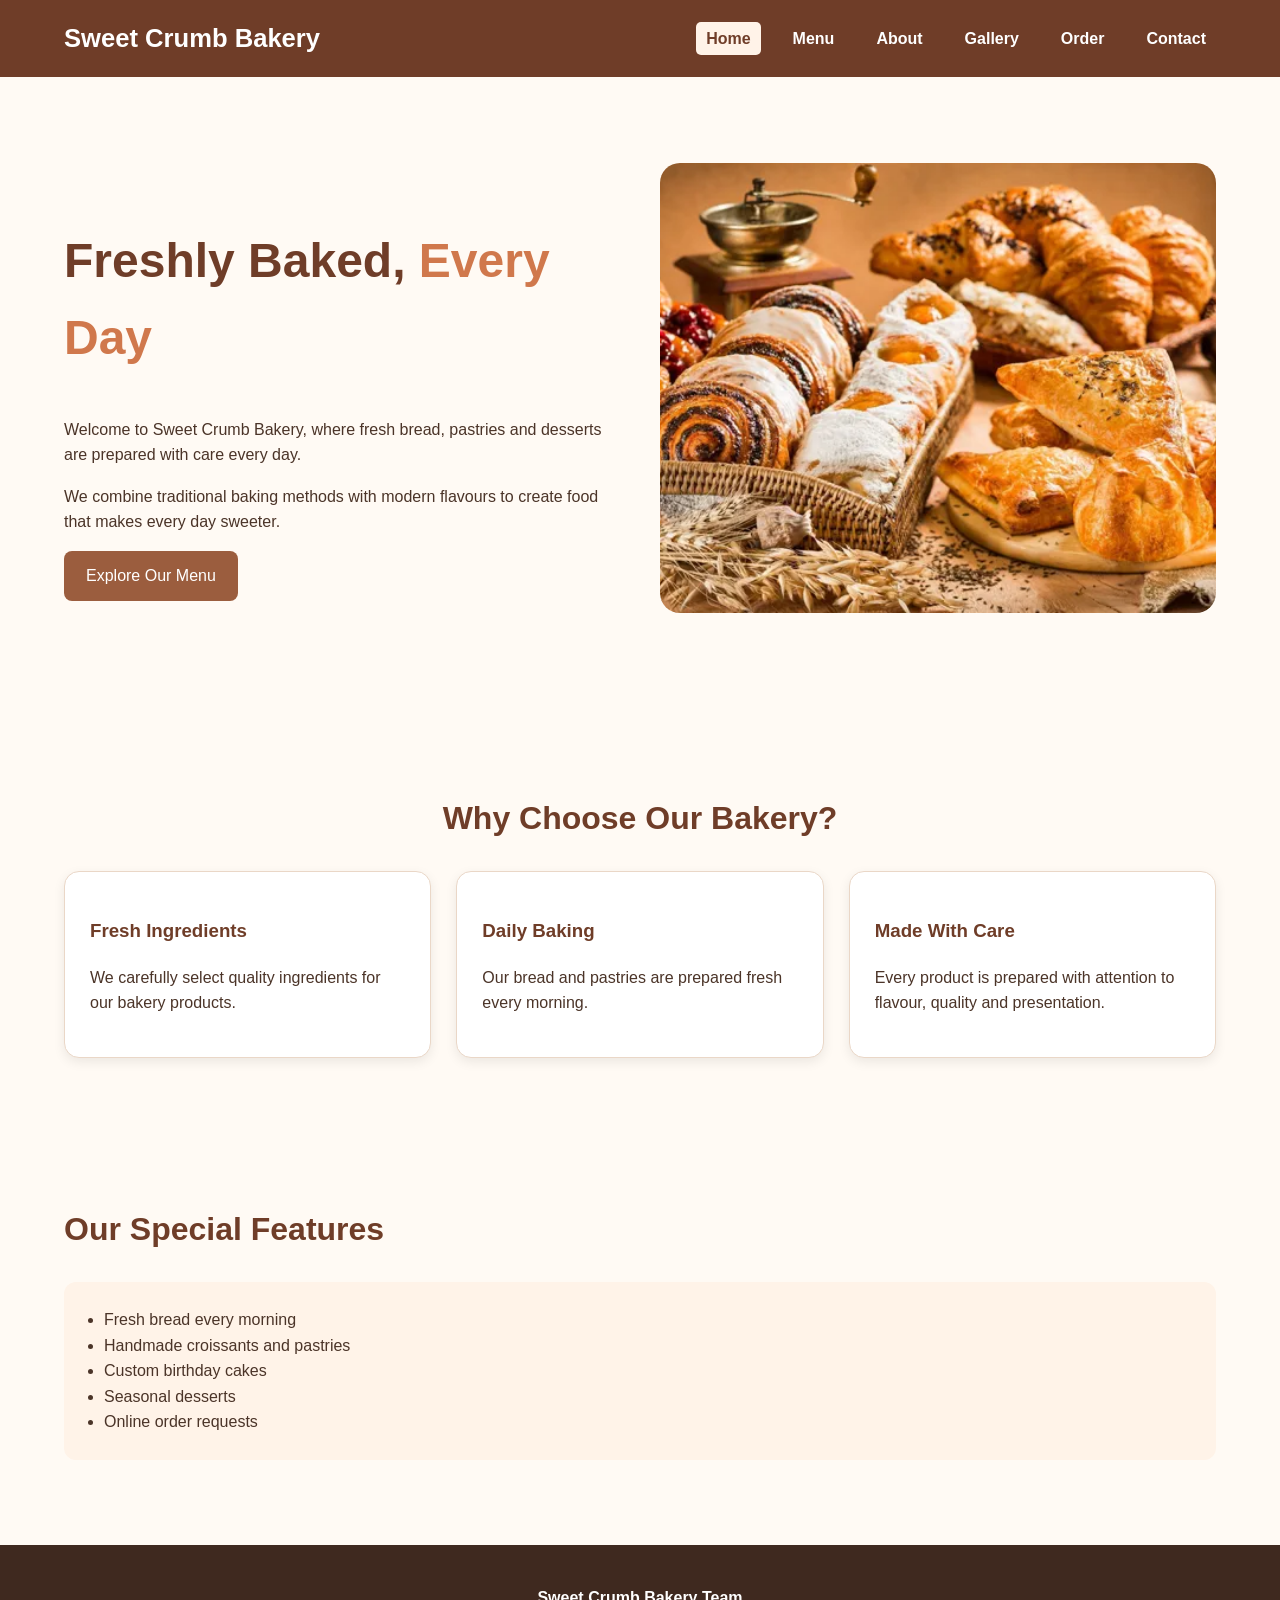
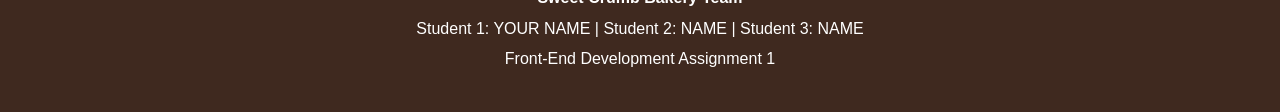
==== index.html @ 6a40d001 "first commit" ====
<!DOCTYPE html>
<html lang="en">

<head>
    <!-- Page created by Student 1 -->
    <meta charset="UTF-8">
    <meta name="viewport" content="width=device-width, initial-scale=1.0">

    <title>Sweet Crumb Bakery | Home</title>

    <link rel="stylesheet" href="css/style.css">
</head>

<body>

<header id="main-header">

    <nav class="nav-container">

        <a class="logo" href="index.html">
            Sweet Crumb Bakery
        </a>

        <ul class="nav-menu">
            <li><a class="active" href="index.html">Home</a></li>
            <li><a href="menu.html">Menu</a></li>
            <li><a href="about.html">About</a></li>
            <li><a href="gallery.html">Gallery</a></li>
            <li><a href="order.html">Order</a></li>
            <li><a href="contact.html">Contact</a></li>
        </ul>

    </nav>

</header>


<main>

    <section class="container hero">

        <div class="hero-text">

            <h1>
                Freshly Baked,
                <span class="highlight">Every Day</span>
            </h1>

            <p>
                Welcome to Sweet Crumb Bakery, where fresh bread,
                pastries and desserts are prepared with care every day.
            </p>

            <p>
                We combine traditional baking methods with modern
                flavours to create food that makes every day sweeter.
            </p>

            <a class="btn" href="menu.html">
                Explore Our Menu
            </a>

        </div>


        <div class="hero-image">

            <img
                src="images/bakery-home.jpg"
                alt="Fresh bread and pastries displayed in Sweet Crumb Bakery"
            >

        </div>

    </section>


    <section class="section">

        <div class="container">

            <h2 class="text-center">
                Why Choose Our Bakery?
            </h2>

            <div class="card-grid">

                <article class="card">

                    <h3>Fresh Ingredients</h3>

                    <p>
                        We carefully select quality ingredients
                        for our bakery products.
                    </p>

                </article>


                <article class="card">

                    <h3>Daily Baking</h3>

                    <p>
                        Our bread and pastries are prepared fresh
                        every morning.
                    </p>

                </article>


                <article class="card">

                    <h3>Made With Care</h3>

                    <p>
                        Every product is prepared with attention
                        to flavour, quality and presentation.
                    </p>

                </article>

            </div>

        </div>

    </section>


    <section class="section">

        <div class="container">

            <h2>Our Special Features</h2>

            <ul class="list-box">
                <li>Fresh bread every morning</li>
                <li>Handmade croissants and pastries</li>
                <li>Custom birthday cakes</li>
                <li>Seasonal desserts</li>
                <li>Online order requests</li>
            </ul>

        </div>

    </section>

</main>


<footer>

    <p><strong>Sweet Crumb Bakery Team</strong></p>

    <p>
        Student 1: YOUR NAME |
        Student 2: NAME |
        Student 3: NAME
    </p>

    <p>Front-End Development Assignment 1</p>

</footer>

</body>

</html>
---- css/style.css ----
/* ================================
   SWEET CRUMB BAKERY
   Assignment 1 - HTML & CSS Basics
   ================================ */


/* ELEMENT SELECTORS */

* {
    box-sizing: border-box;
}

body {
    margin: 0;
    font-family: Arial, Helvetica, sans-serif;
    background-color: #fffaf4;
    color: #4b3428;
    line-height: 1.6;
}

h1,
h2,
h3 {
    color: #6f3d28;
}

h1 {
    font-size: 3rem;
}

h2 {
    font-size: 2rem;
}

p {
    font-size: 1rem;
}

a {
    color: #9b5d3e;
    text-decoration: none;
}

a:hover {
    color: #d78d5d;
}


/* ID SELECTOR */

#main-header {
    background-color: #6f3d28;
    padding: 18px 5%;
}

#contact-form,
#order-form {
    background-color: #fff3e8;
    border: 2px solid #e2b995;
    border-radius: 15px;
    padding: 25px;
}


/* NAVIGATION */

.nav-container {
    max-width: 1200px;
    margin: auto;
    display: flex;
    justify-content: space-between;
    align-items: center;
}

.logo {
    color: white;
    font-size: 1.6rem;
    font-weight: bold;
}

.nav-menu {
    list-style: none;
    padding: 0;
    margin: 0;
    display: flex;
    gap: 22px;
}


/* DESCENDANT SELECTOR */

.nav-menu a {
    color: white;
    font-weight: bold;
    padding: 8px 10px;
    border-radius: 5px;
}

.nav-menu a:hover {
    background-color: #d78d5d;
    color: white;
}

.nav-menu a.active {
    background-color: #fff3e8;
    color: #6f3d28;
}


/* LAYOUT */

.container {
    width: 90%;
    max-width: 1200px;
    margin: auto;
}

.section {
    padding: 60px 0;
}

.text-center {
    text-align: center;
}


/* HERO */

.hero {
    min-height: 70vh;
    display: flex;
    align-items: center;
    gap: 40px;
}

.hero-text,
.hero-image {
    width: 50%;
}

.hero-image img {
    width: 100%;
    height: 450px;
    object-fit: cover;
    border-radius: 20px;
}

.highlight {
    color: #d0784c;
}


/* CARDS */

.card-grid,
.menu-grid,
.gallery-grid {
    display: flex;
    flex-wrap: wrap;
    gap: 25px;
}

.card {
    background-color: white;
    border: 1px solid #ead7c7;
    border-radius: 15px;
    padding: 25px;
    flex: 1;
    min-width: 250px;
    box-shadow: 0 4px 12px rgba(0, 0, 0, 0.08);
}

.card:hover {
    transform: translateY(-4px);
}

.card img {
    width: 100%;
    height: 220px;
    object-fit: cover;
    border-radius: 12px;
}


/* BUTTON */

.btn {
    display: inline-block;
    background-color: #9b5d3e;
    color: white;
    border: none;
    border-radius: 8px;
    padding: 12px 22px;
    cursor: pointer;
    font-size: 1rem;
}

.btn:hover {
    background-color: #d0784c;
    color: white;
}


/* IMAGES */

.feature-image {
    width: 100%;
    max-height: 480px;
    object-fit: cover;
    border-radius: 20px;
}

.round-image {
    width: 180px;
    height: 180px;
    object-fit: cover;
    border-radius: 50%;
    border: 5px solid #e2b995;
}


/* TABLE */

table {
    width: 100%;
    border-collapse: collapse;
    background-color: white;
    margin-top: 25px;
}

table th {
    background-color: #6f3d28;
    color: white;
    padding: 15px;
}

table td {
    border: 1px solid #ddc7b5;
    padding: 15px;
    text-align: center;
}

table tr:nth-child(even) {
    background-color: #fff3e8;
}


/* FORMS */

form {
    max-width: 700px;
    margin: 20px auto;
}

.form-group {
    margin-bottom: 20px;
}

form label {
    display: block;
    font-weight: bold;
    margin-bottom: 7px;
}

form input,
form select,
form textarea {
    width: 100%;
    padding: 12px;
    border: 1px solid #cda98c;
    border-radius: 7px;
    font-family: inherit;
    font-size: 1rem;
}

form input:focus,
form select:focus,
form textarea:focus {
    outline: 2px solid #d78d5d;
    background-color: #fffdf9;
}

form textarea {
    min-height: 140px;
}


/* TEAM SECTION */

.team-box {
    margin-top: 40px;
    background-color: #f8e7d8;
    padding: 30px;
    border-left: 6px solid #9b5d3e;
    border-radius: 10px;
}


/* LISTS */

.list-box {
    background-color: #fff3e8;
    padding: 25px 40px;
    border-radius: 12px;
    margin: 25px 0;
}


/* FOOTER */

footer {
    background-color: #3f291f;
    color: white;
    padding: 35px 5%;
    text-align: center;
}

footer p {
    margin: 5px 0;
}


/* RESPONSIVE DESIGN */

@media (max-width: 800px) {

    .nav-container,
    .hero {
        flex-direction: column;
    }

    .nav-menu {
        flex-wrap: wrap;
        justify-content: center;
    }

    .hero-text,
    .hero-image {
        width: 100%;
    }

    h1 {
        font-size: 2.2rem;
    }
}
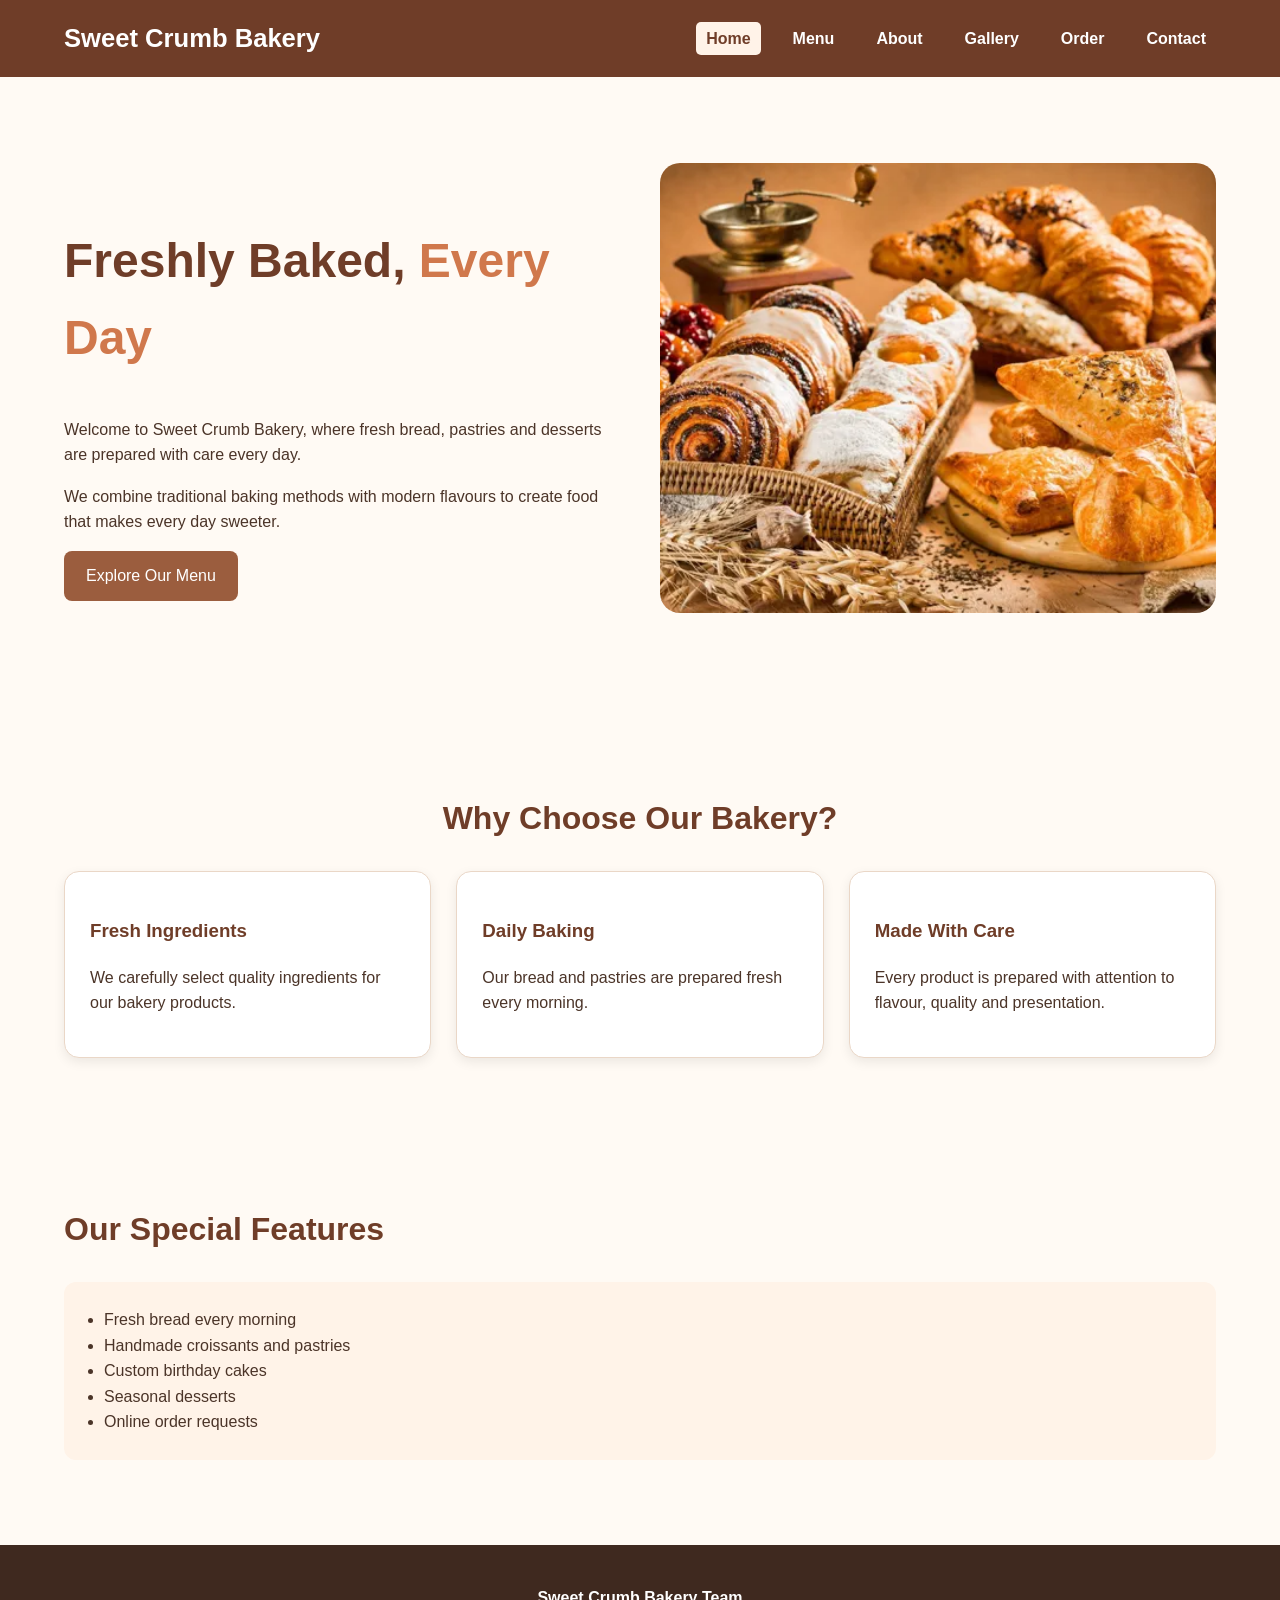
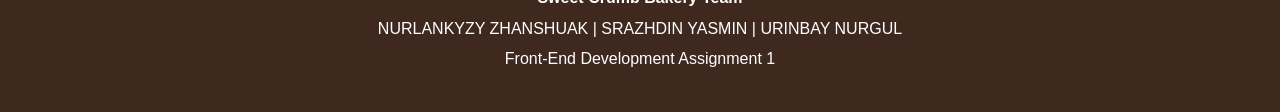
==== commit bf7e3bed: "update html and css" ====
--- a/index.html
+++ b/index.html
@@ -2,7 +2,7 @@
 <html lang="en">
 
 <head>
-    <!-- Page created by Student 1 -->
+    <!-- Page created by SRAZHDIN YASMIN -->
     <meta charset="UTF-8">
     <meta name="viewport" content="width=device-width, initial-scale=1.0">
 
@@ -153,9 +153,9 @@
     <p><strong>Sweet Crumb Bakery Team</strong></p>
 
     <p>
-        Student 1: YOUR NAME |
-        Student 2: NAME |
-        Student 3: NAME
+        NURLANKYZY ZHANSHUAK |
+        SRAZHDIN YASMIN |
+        URINBAY NURGUL
     </p>
 
     <p>Front-End Development Assignment 1</p>
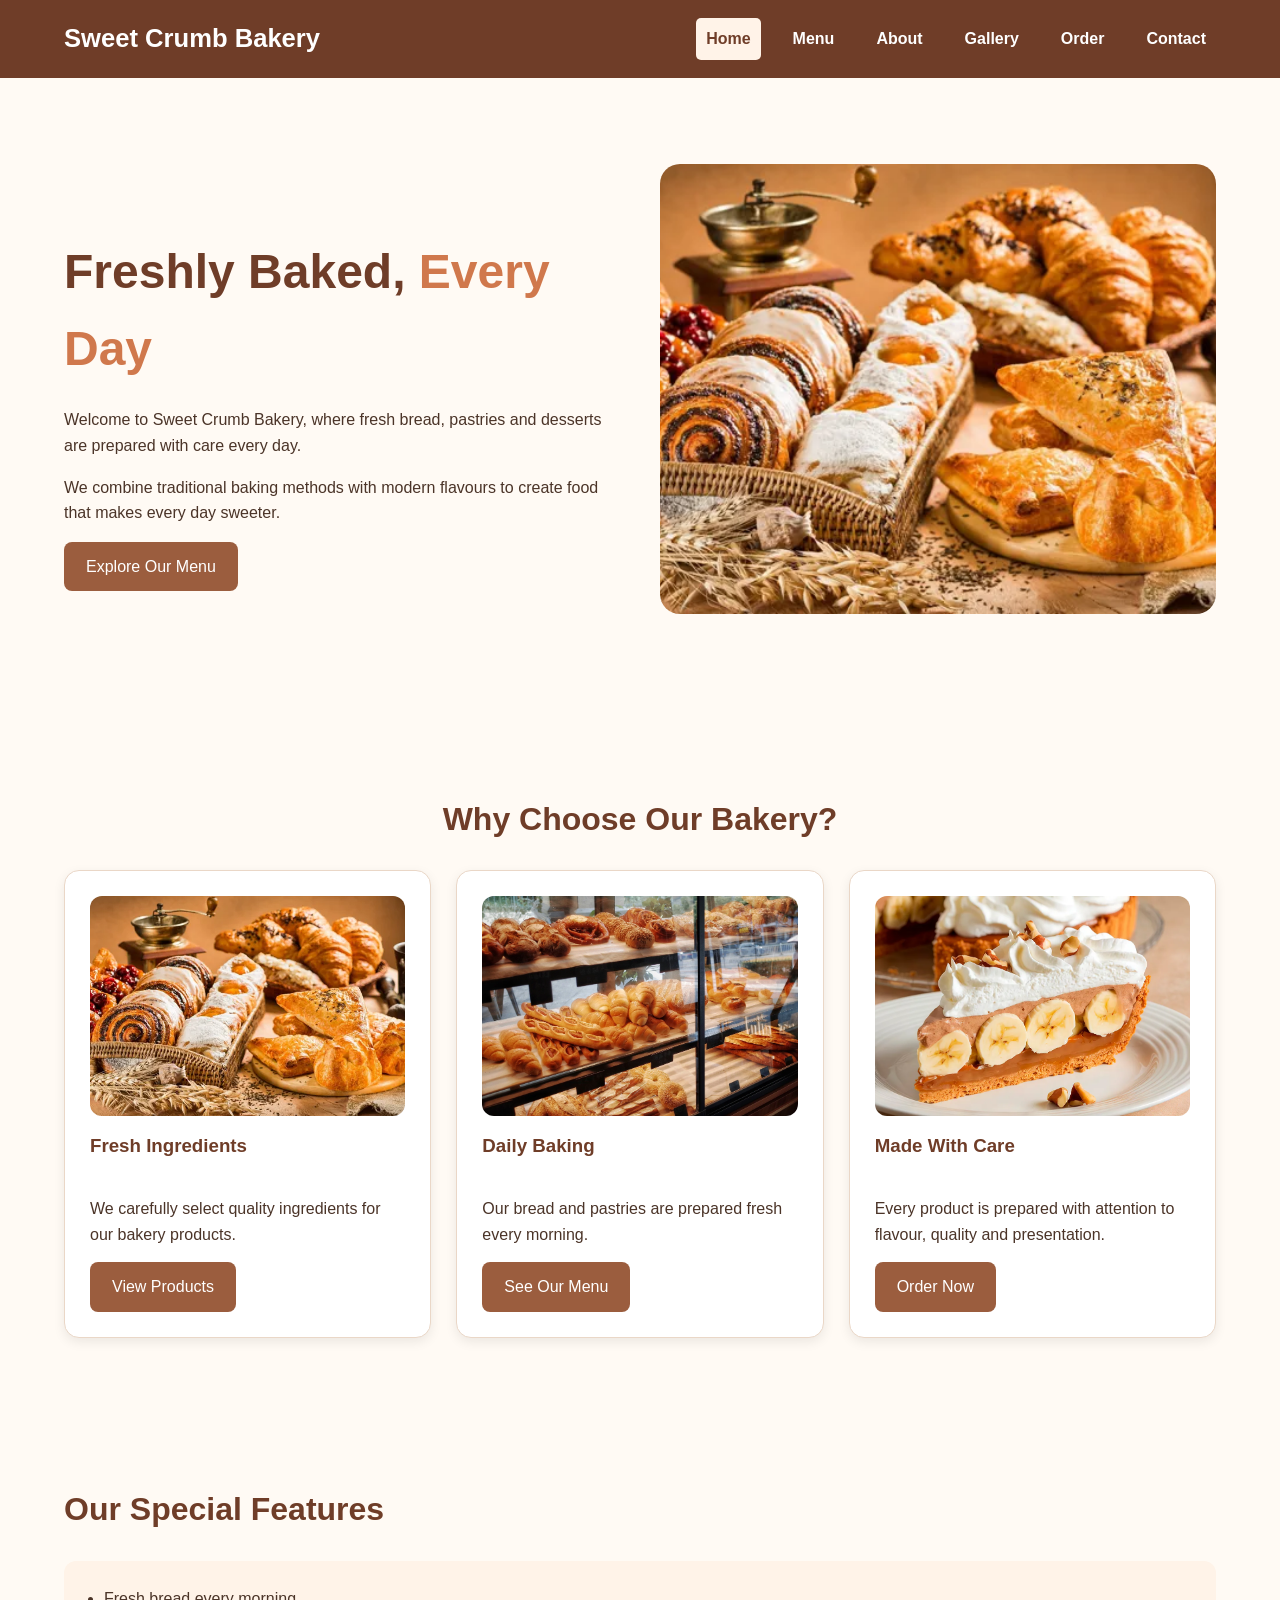
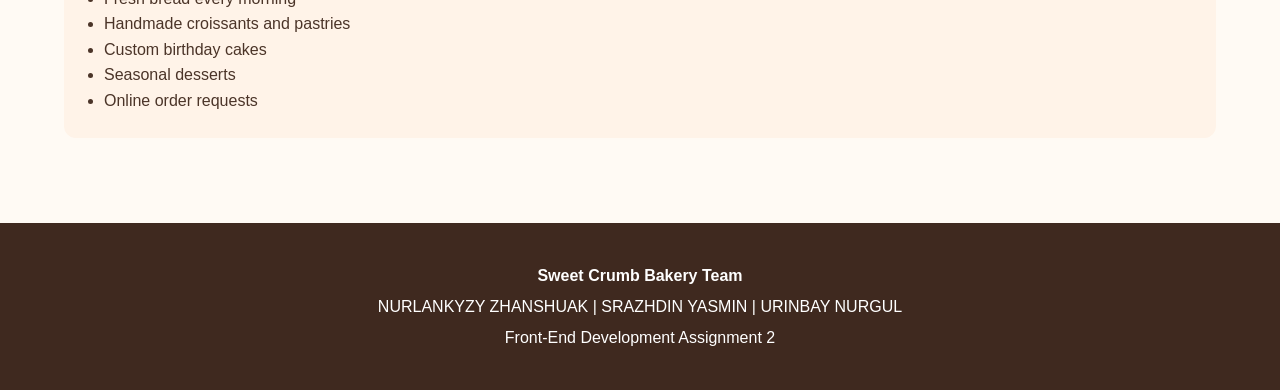
==== commit 6987abb5: "Co-authored-by: nurgulurinbay <nurgulurinbay@users.noreply.github.com>" ====
--- a/index.html
+++ b/index.html
@@ -20,7 +20,6 @@
         <a class="logo" href="index.html">
             Sweet Crumb Bakery
         </a>
-
         <ul class="nav-menu">
             <li><a class="active" href="index.html">Home</a></li>
             <li><a href="menu.html">Menu</a></li>
@@ -87,6 +86,11 @@
 
                 <article class="card">
 
+                    <img
+                        src="images/bakery-home.jpg"
+                        alt="Fresh bakery ingredients"
+                    >
+
                     <h3>Fresh Ingredients</h3>
 
                     <p>
@@ -94,10 +98,19 @@
                         for our bakery products.
                     </p>
 
+                    <a class="btn" href="menu.html">
+                        View Products
+                    </a>
+
                 </article>
 
 
                 <article class="card">
+
+                    <img
+                        src="images/menu.jpg"
+                        alt="Fresh pastries and bakery products"
+                    >
 
                     <h3>Daily Baking</h3>
 
@@ -106,10 +119,19 @@
                         every morning.
                     </p>
 
+                    <a class="btn" href="menu.html">
+                        See Our Menu
+                    </a>
+
                 </article>
 
 
                 <article class="card">
+
+                    <img
+                        src="images/order.jpg"
+                        alt="Beautiful bakery cake"
+                    >
 
                     <h3>Made With Care</h3>
 
@@ -117,6 +139,10 @@
                         Every product is prepared with attention
                         to flavour, quality and presentation.
                     </p>
+
+                    <a class="btn" href="order.html">
+                        Order Now
+                    </a>
 
                 </article>
 
@@ -158,7 +184,7 @@
         URINBAY NURGUL
     </p>
 
-    <p>Front-End Development Assignment 1</p>
+    <p>Front-End Development Assignment 2</p>
 
 </footer>
 
--- a/css/style.css
+++ b/css/style.css
@@ -1,13 +1,18 @@
-/* ================================
+/* =========================================
    SWEET CRUMB BAKERY
-   Assignment 1 - HTML & CSS Basics
-   ================================ */
-
-
-/* ELEMENT SELECTORS */
+   Assignment 2 - Flexbox & CSS Grid
+   ========================================= */
+
+/* ================================
+   BASIC STYLES
+   ================================ */
 
 * {
     box-sizing: border-box;
+}
+
+html {
+    scroll-behavior: smooth;
 }
 
 body {
@@ -26,10 +31,12 @@
 
 h1 {
     font-size: 3rem;
+    margin-bottom: 20px;
 }
 
 h2 {
     font-size: 2rem;
+    margin-bottom: 25px;
 }
 
 p {
@@ -46,54 +53,59 @@
 }
 
 
-/* ID SELECTOR */
+/* ================================
+   HEADER - FLEXBOX
+   Assignment 2 Task 1
+   ================================ */
 
 #main-header {
     background-color: #6f3d28;
     padding: 18px 5%;
 }
 
-#contact-form,
-#order-form {
-    background-color: #fff3e8;
-    border: 2px solid #e2b995;
-    border-radius: 15px;
-    padding: 25px;
-}
-
-
-/* NAVIGATION */
-
 .nav-container {
     max-width: 1200px;
     margin: auto;
+
+    /* FLEXBOX */
     display: flex;
     justify-content: space-between;
     align-items: center;
+
+    gap: 30px;
 }
 
 .logo {
     color: white;
     font-size: 1.6rem;
     font-weight: bold;
+    white-space: nowrap;
 }
 
 .nav-menu {
     list-style: none;
     padding: 0;
     margin: 0;
-    display: flex;
+
+    /* FLEXBOX */
+    display: flex;
+
+    /* spacing between links */
     gap: 22px;
-}
-
-
-/* DESCENDANT SELECTOR */
+
+    align-items: center;
+}
+
+.nav-menu li {
+    display: flex;
+}
 
 .nav-menu a {
     color: white;
     font-weight: bold;
     padding: 8px 10px;
     border-radius: 5px;
+    transition: 0.3s;
 }
 
 .nav-menu a:hover {
@@ -107,7 +119,9 @@
 }
 
 
-/* LAYOUT */
+/* ================================
+   GENERAL LAYOUT
+   ================================ */
 
 .container {
     width: 90%;
@@ -124,18 +138,25 @@
 }
 
 
-/* HERO */
+/* ================================
+   HERO - FLEXBOX
+   ================================ */
 
 .hero {
     min-height: 70vh;
-    display: flex;
+
+    /* FLEXBOX */
+    display: flex;
+
     align-items: center;
+    justify-content: space-between;
+
     gap: 40px;
 }
 
 .hero-text,
 .hero-image {
-    width: 50%;
+    flex: 1;
 }
 
 .hero-image img {
@@ -150,14 +171,18 @@
 }
 
 
-/* CARDS */
+/* ================================
+   CARDS - FLEXBOX
+   Assignment 2 Task 2
+   ================================ */
 
 .card-grid,
-.menu-grid,
-.gallery-grid {
+.menu-grid {
     display: flex;
     flex-wrap: wrap;
     gap: 25px;
+
+    align-items: stretch;
 }
 
 .card {
@@ -165,13 +190,39 @@
     border: 1px solid #ead7c7;
     border-radius: 15px;
     padding: 25px;
-    flex: 1;
-    min-width: 250px;
+
+    /* Makes cards share available space */
+    flex: 1 1 250px;
+
+    /* Equal-height behavior */
+    display: flex;
+    flex-direction: column;
+
     box-shadow: 0 4px 12px rgba(0, 0, 0, 0.08);
+
+    transition:
+        transform 0.3s ease,
+        box-shadow 0.3s ease;
 }
 
 .card:hover {
-    transform: translateY(-4px);
+    transform: translateY(-6px);
+
+    box-shadow:
+        0 10px 22px rgba(0, 0, 0, 0.15);
+}
+
+.card h3 {
+    margin-top: 0;
+}
+
+.card p {
+    margin-bottom: 15px;
+}
+
+.card .btn {
+    margin-top: auto;
+    align-self: flex-start;
 }
 
 .card img {
@@ -179,64 +230,235 @@
     height: 220px;
     object-fit: cover;
     border-radius: 12px;
-}
-
-
-/* BUTTON */
+    margin-bottom: 15px;
+}
+
+
+/* ================================
+   BUTTON
+   ================================ */
 
 .btn {
     display: inline-block;
+
     background-color: #9b5d3e;
     color: white;
+
     border: none;
     border-radius: 8px;
+
     padding: 12px 22px;
+
     cursor: pointer;
+
     font-size: 1rem;
+
+    transition: 0.3s;
 }
 
 .btn:hover {
     background-color: #d0784c;
     color: white;
-}
-
-
-/* IMAGES */
+
+    transform: translateY(-2px);
+}
+
+
+/* ================================
+   GRID PAGE LAYOUT
+   Assignment 2 Task 3
+   ================================ */
+
+.page-layout {
+    display: grid;
+
+    grid-template-columns: 220px 1fr;
+
+    grid-template-rows: auto 1fr auto;
+
+    grid-template-areas:
+        "header header"
+        "sidebar main"
+        "footer footer";
+
+    min-height: 100vh;
+}
+
+.grid-header {
+    grid-area: header;
+}
+
+.grid-sidebar {
+    grid-area: sidebar;
+
+    background-color: #f8e7d8;
+    padding: 30px;
+}
+
+.grid-main {
+    grid-area: main;
+
+    padding: 40px;
+}
+
+.grid-footer {
+    grid-area: footer;
+}
+
+
+/* Sidebar */
+
+.grid-sidebar h2 {
+    font-size: 1.4rem;
+}
+
+.grid-sidebar ul {
+    list-style: none;
+    padding: 0;
+}
+
+.grid-sidebar li {
+    margin-bottom: 12px;
+}
+
+.grid-sidebar a {
+    font-weight: bold;
+}
+
+
+/* ================================
+   IMAGE GALLERY - CSS GRID
+   Assignment 2 Task 4
+   ================================ */
+
+.gallery-grid {
+    display: grid;
+
+    /* 3 equal columns */
+    grid-template-columns: repeat(3, 1fr);
+
+    /* equal spacing */
+    gap: 25px;
+}
+
+.gallery-item {
+    position: relative;
+
+    overflow: hidden;
+
+    border-radius: 15px;
+
+    background-color: white;
+
+    box-shadow:
+        0 4px 12px rgba(0, 0, 0, 0.08);
+}
+
+.gallery-item img {
+    display: block;
+
+    width: 100%;
+    height: 260px;
+
+    object-fit: cover;
+
+    transition: transform 0.4s ease;
+}
+
+
+/* Caption overlay */
+
+.gallery-caption {
+    position: absolute;
+
+    left: 0;
+    right: 0;
+    bottom: 0;
+
+    padding: 18px;
+
+    background-color: rgba(63, 41, 31, 0.85);
+
+    color: white;
+
+    transform: translateY(100%);
+
+    transition: transform 0.3s ease;
+}
+
+.gallery-caption h3 {
+    color: white;
+    margin: 0 0 5px;
+}
+
+.gallery-caption p {
+    margin: 0;
+}
+
+
+/* Hover effect */
+
+.gallery-item:hover img {
+    transform: scale(1.08);
+}
+
+.gallery-item:hover .gallery-caption {
+    transform: translateY(0);
+}
+
+
+/* ================================
+   IMAGES
+   ================================ */
 
 .feature-image {
     width: 100%;
     max-height: 480px;
+
     object-fit: cover;
+
     border-radius: 20px;
 }
 
 .round-image {
     width: 180px;
     height: 180px;
+
     object-fit: cover;
+
     border-radius: 50%;
+
     border: 5px solid #e2b995;
 }
 
 
-/* TABLE */
+/* ================================
+   TABLE
+   ================================ */
 
 table {
     width: 100%;
+
     border-collapse: collapse;
+
     background-color: white;
+
     margin-top: 25px;
 }
 
 table th {
     background-color: #6f3d28;
+
     color: white;
+
     padding: 15px;
 }
 
 table td {
     border: 1px solid #ddc7b5;
+
     padding: 15px;
+
     text-align: center;
 }
 
@@ -245,10 +467,24 @@
 }
 
 
-/* FORMS */
+/* ================================
+   FORMS
+   ================================ */
+
+#contact-form,
+#order-form {
+    background-color: #fff3e8;
+
+    border: 2px solid #e2b995;
+
+    border-radius: 15px;
+
+    padding: 25px;
+}
 
 form {
     max-width: 700px;
+
     margin: 20px auto;
 }
 
@@ -258,7 +494,9 @@
 
 form label {
     display: block;
+
     font-weight: bold;
+
     margin-bottom: 7px;
 }
 
@@ -266,10 +504,15 @@
 form select,
 form textarea {
     width: 100%;
+
     padding: 12px;
+
     border: 1px solid #cda98c;
+
     border-radius: 7px;
+
     font-family: inherit;
+
     font-size: 1rem;
 }
 
@@ -277,6 +520,7 @@
 form select:focus,
 form textarea:focus {
     outline: 2px solid #d78d5d;
+
     background-color: #fffdf9;
 }
 
@@ -285,33 +529,49 @@
 }
 
 
-/* TEAM SECTION */
+/* ================================
+   TEAM SECTION
+   ================================ */
 
 .team-box {
-    margin-top: 40px;
+    margin-top: 10px;
+
     background-color: #f8e7d8;
+
     padding: 30px;
-    border-left: 6px solid #9b5d3e;
+
+    border-left: 6px solid white;
+
     border-radius: 10px;
 }
 
 
-/* LISTS */
+/* ================================
+   LISTS
+   ================================ */
 
 .list-box {
     background-color: #fff3e8;
+
     padding: 25px 40px;
+
     border-radius: 12px;
+
     margin: 25px 0;
 }
 
 
-/* FOOTER */
+/* ================================
+   FOOTER
+   ================================ */
 
 footer {
     background-color: #3f291f;
+
     color: white;
+
     padding: 35px 5%;
+
     text-align: center;
 }
 
@@ -320,12 +580,13 @@
 }
 
 
-/* RESPONSIVE DESIGN */
-
-@media (max-width: 800px) {
-
-    .nav-container,
-    .hero {
+/* ================================
+   RESPONSIVE DESIGN
+   ================================ */
+
+@media (max-width: 900px) {
+
+    .nav-container {
         flex-direction: column;
     }
 
@@ -334,12 +595,269 @@
         justify-content: center;
     }
 
+    .hero {
+        flex-direction: column;
+    }
+
     .hero-text,
     .hero-image {
         width: 100%;
     }
 
+    .gallery-grid {
+        grid-template-columns: repeat(2, 1fr);
+    }
+
+    .page-layout {
+        grid-template-columns: 1fr;
+
+        grid-template-areas:
+            "header"
+            "sidebar"
+            "main"
+            "footer";
+    }
+}
+
+
+@media (max-width: 600px) {
+
     h1 {
         font-size: 2.2rem;
     }
-}+
+    h2 {
+        font-size: 1.6rem;
+    }
+
+    .gallery-grid {
+        grid-template-columns: 1fr;
+    }
+
+    .nav-menu {
+        gap: 8px;
+    }
+
+    .nav-menu a {
+        padding: 6px 7px;
+        font-size: 0.9rem;
+    }
+
+    .hero-image img {
+        height: 300px;
+    }
+
+    .grid-main {
+        padding: 25px;
+    }
+}
+
+/* =========================================
+   ORDER PAGE - ASSIGNMENT 2
+   CSS GRID LAYOUT
+   Created by URINBAY NURGUL
+   ========================================= */
+
+.order-page {
+    min-height: 100vh;
+
+    display: grid;
+
+    grid-template-columns: 230px 1fr;
+    grid-template-rows: auto 1fr auto;
+
+    grid-template-areas:
+        "header header"
+        "sidebar main"
+        "footer footer";
+}
+
+
+/* GRID AREAS */
+
+.order-header {
+    grid-area: header;
+}
+
+.order-sidebar {
+    grid-area: sidebar;
+}
+
+.order-main {
+    grid-area: main;
+}
+
+.order-footer {
+    grid-area: footer;
+}
+
+
+/* SIDEBAR */
+
+.order-sidebar {
+    background-color: #f8e7d8;
+    padding: 30px 20px;
+    border-right: 1px solid #e2b995;
+}
+
+.order-sidebar h2 {
+    margin-top: 0;
+    color: #6f3d28;
+}
+
+.order-sidebar-nav {
+    display: flex;
+    flex-direction: column;
+    gap: 10px;
+}
+
+.order-sidebar-nav a {
+    color: #6f3d28;
+    font-weight: bold;
+    padding: 8px 10px;
+    border-radius: 6px;
+}
+
+.order-sidebar-nav a:hover {
+    background-color: #e2b995;
+}
+
+.order-sidebar-box {
+    margin-top: 30px;
+    padding: 15px;
+    background-color: #fffaf4;
+    border-radius: 10px;
+}
+
+
+/* MAIN CONTENT */
+
+.order-main {
+    padding: 50px;
+    background-color: #fffaf4;
+}
+
+.order-section {
+    max-width: 900px;
+    margin: 0 auto;
+}
+
+.order-feature-image {
+    width: 100%;
+    max-height: 400px;
+    object-fit: cover;
+    border-radius: 20px;
+    margin: 10px 0 20px;
+}
+
+
+/* ORDER FORM */
+
+.order-form {
+    display: flex;
+    flex-direction: column;
+    gap: 5px;
+}
+
+.order-form-group {
+    margin-bottom: 15px;
+}
+
+
+/* ORDER INFORMATION */
+
+.order-info {
+    max-width: 900px;
+    margin: 50px auto 0;
+}
+
+.order-info-items {
+    display: flex;
+    gap: 20px;
+}
+
+.order-info-item {
+    flex: 1;
+    padding: 20px;
+    background-color: white;
+    border: 1px solid #ead7c7;
+    border-radius: 12px;
+}
+
+.order-info-item:hover {
+    transform: translateY(-4px);
+}
+
+
+/* RESPONSIVE ORDER PAGE */
+
+@media (max-width: 800px) {
+
+    .order-page {
+        grid-template-columns: 1fr;
+
+        grid-template-rows: auto auto 1fr auto;
+
+        grid-template-areas:
+            "header"
+            "sidebar"
+            "main"
+            "footer";
+    }
+
+    .order-sidebar {
+        border-right: none;
+        border-bottom: 1px solid #e2b995;
+    }
+
+    .order-main {
+        padding: 30px 20px;
+    }
+
+    .order-info-items {
+        flex-direction: column;
+    }
+}
+
+
+/* =========================================
+   ASSIGNMENT 2
+   CONTACT PAGE - FLEXBOX CARDS
+   ========================================= */
+
+.contact-cards {
+    display: flex;
+    flex-wrap: wrap;
+    gap: 25px;
+}
+
+.contact-card {
+    display: flex;
+    flex-direction: column;
+}
+
+.contact-card img {
+    width: 100%;
+    height: 180px;
+    object-fit: cover;
+    border-radius: 12px;
+    margin-bottom: 15px;
+}
+
+.contact-card .btn {
+    margin-top: auto;
+    align-self: flex-start;
+}
+
+.contact-card:hover {
+    transform: translateY(-6px);
+    transition: transform 0.3s ease, box-shadow 0.3s ease;
+    box-shadow: 0 8px 20px rgba(0, 0, 0, 0.12);
+}
+
+    /* CONTACT PAGE */
+
+    .contact-cards {
+        flex-direction: column;
+    }
+
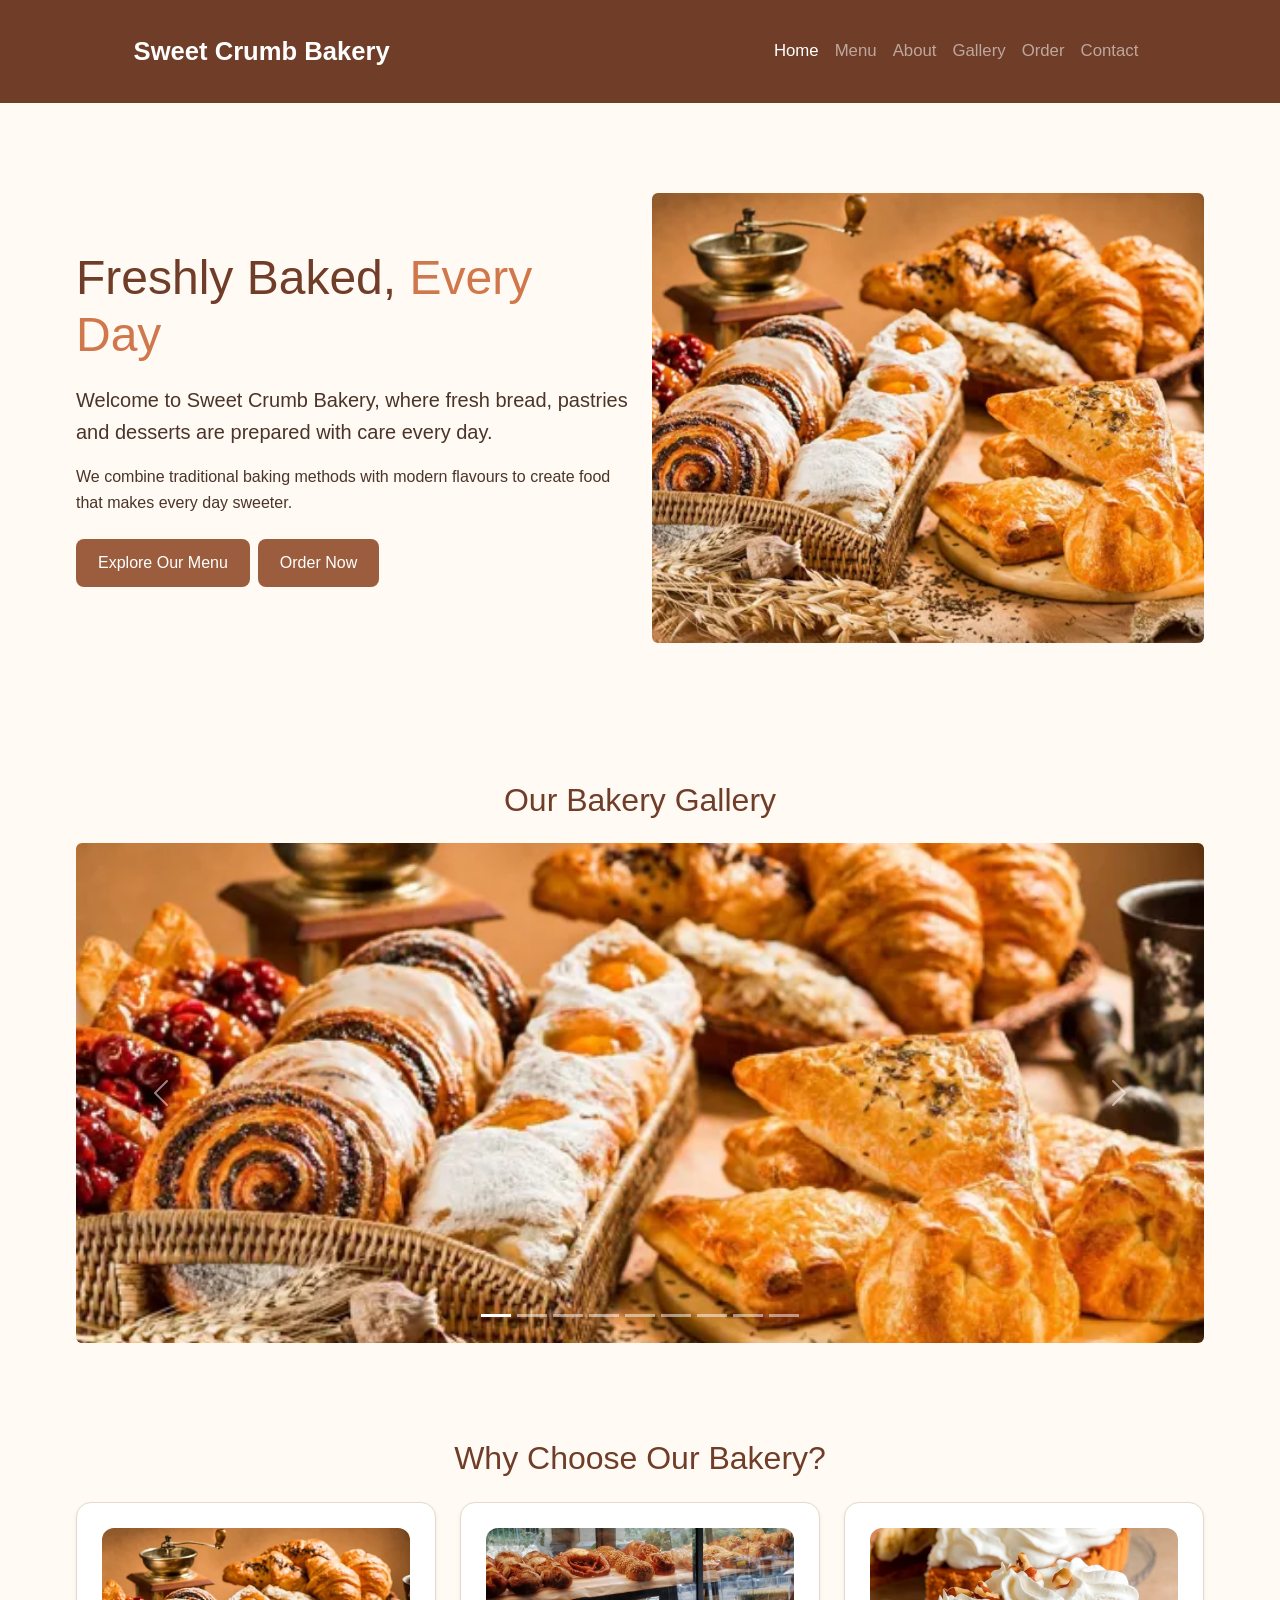
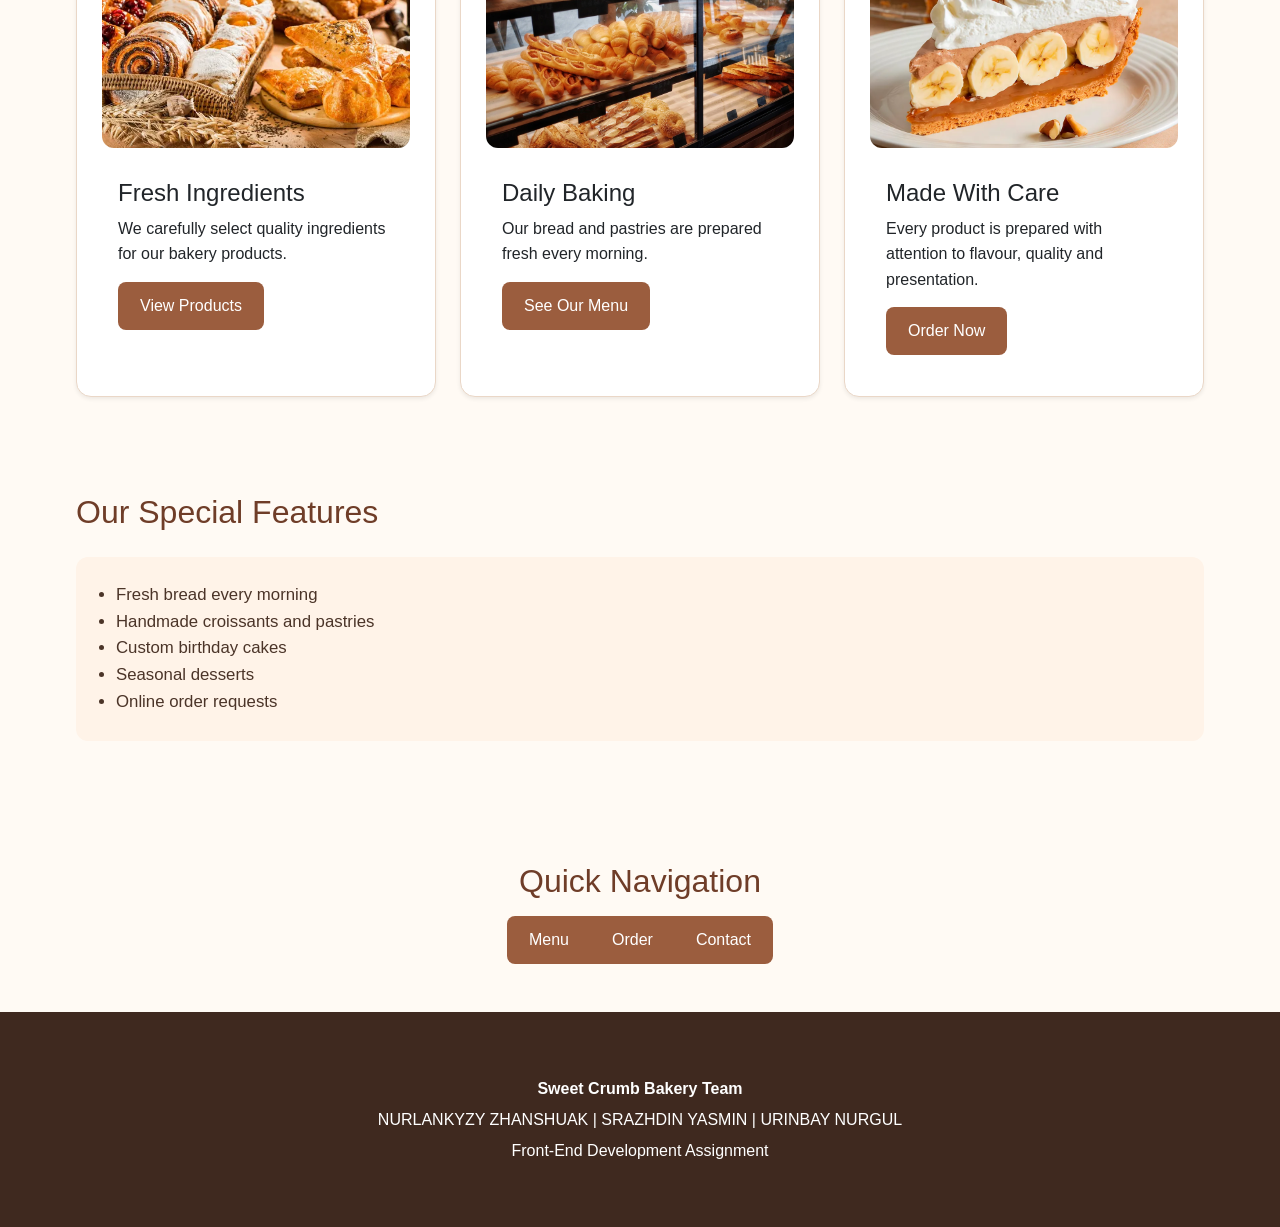
==== commit 78ff9851: "change" ====
--- a/index.html
+++ b/index.html
@@ -1,4 +1,5 @@
 <!DOCTYPE html>
+
 <html lang="en">
 
 <head>
@@ -6,177 +7,537 @@
     <meta charset="UTF-8">
     <meta name="viewport" content="width=device-width, initial-scale=1.0">
 
-    <title>Sweet Crumb Bakery | Home</title>
-
-    <link rel="stylesheet" href="css/style.css">
+
+<title>Sweet Crumb Bakery | Home</title>
+
+<link
+    href="https://cdn.jsdelivr.net/npm/bootstrap@5.3.3/dist/css/bootstrap.min.css"
+    rel="stylesheet"
+>
+
+
+<link rel="stylesheet" href="css/style.css">
+
 </head>
 
 <body>
 
 <header id="main-header">
 
-    <nav class="nav-container">
-
-        <a class="logo" href="index.html">
+<nav class="navbar navbar-expand-lg navbar-dark">
+    <div class="container">
+
+        <a class="navbar-brand logo" href="index.html">
             Sweet Crumb Bakery
         </a>
-        <ul class="nav-menu">
-            <li><a class="active" href="index.html">Home</a></li>
-            <li><a href="menu.html">Menu</a></li>
-            <li><a href="about.html">About</a></li>
-            <li><a href="gallery.html">Gallery</a></li>
-            <li><a href="order.html">Order</a></li>
-            <li><a href="contact.html">Contact</a></li>
-        </ul>
-
-    </nav>
+
+        <button
+            class="navbar-toggler"
+            type="button"
+            data-bs-toggle="collapse"
+            data-bs-target="#mainNavbar"
+            aria-controls="mainNavbar"
+            aria-expanded="false"
+            aria-label="Toggle navigation"
+        >
+            <span class="navbar-toggler-icon"></span>
+        </button>
+
+        <div class="collapse navbar-collapse" id="mainNavbar">
+            <ul class="navbar-nav ms-auto">
+
+                <li class="nav-item">
+                    <a class="nav-link active" aria-current="page" href="index.html">
+                        Home
+                    </a>
+                </li>
+
+                <li class="nav-item">
+                    <a class="nav-link" href="menu.html">Menu</a>
+                </li>
+
+                <li class="nav-item">
+                    <a class="nav-link" href="about.html">About</a>
+                </li>
+
+                <li class="nav-item">
+                    <a class="nav-link" href="gallery.html">Gallery</a>
+                </li>
+
+                <li class="nav-item">
+                    <a class="nav-link" href="order.html">Order</a>
+                </li>
+
+                <li class="nav-item">
+                    <a class="nav-link" href="contact.html">Contact</a>
+                </li>
+
+            </ul>
+        </div>
+
+    </div>
+</nav>
 
 </header>
 
-
 <main>
 
-    <section class="container hero">
-
-        <div class="hero-text">
-
-            <h1>
-                Freshly Baked,
-                <span class="highlight">Every Day</span>
-            </h1>
-
-            <p>
-                Welcome to Sweet Crumb Bakery, where fresh bread,
-                pastries and desserts are prepared with care every day.
-            </p>
-
-            <p>
-                We combine traditional baking methods with modern
-                flavours to create food that makes every day sweeter.
-            </p>
-
-            <a class="btn" href="menu.html">
-                Explore Our Menu
-            </a>
-
-        </div>
-
-
-        <div class="hero-image">
-
-            <img
-                src="images/bakery-home.jpg"
-                alt="Fresh bread and pastries displayed in Sweet Crumb Bakery"
-            >
-
-        </div>
-
-    </section>
-
-
-    <section class="section">
-
-        <div class="container">
-
-            <h2 class="text-center">
-                Why Choose Our Bakery?
-            </h2>
-
-            <div class="card-grid">
-
-                <article class="card">
-
-                    <img
-                        src="images/bakery-home.jpg"
-                        alt="Fresh bakery ingredients"
-                    >
-
-                    <h3>Fresh Ingredients</h3>
-
-                    <p>
-                        We carefully select quality ingredients
-                        for our bakery products.
-                    </p>
-
-                    <a class="btn" href="menu.html">
-                        View Products
+<section class="container hero py-5">
+
+    <div class="row align-items-center g-4">
+
+        <div class="col-lg-6">
+
+            <div class="hero-text">
+
+                <h1>
+                    Freshly Baked,
+                    <span class="highlight">Every Day</span>
+                </h1>
+
+                <p class="fs-5">
+                    Welcome to Sweet Crumb Bakery, where fresh bread,
+                    pastries and desserts are prepared with care every day.
+                </p>
+
+                <p>
+                    We combine traditional baking methods with modern
+                    flavours to create food that makes every day sweeter.
+                </p>
+
+                <div class="d-flex flex-wrap gap-2 mt-lg-4">
+
+                    <a
+                        class="btn btn-primary"
+                        href="menu.html"
+                    >
+                        Explore Our Menu
                     </a>
 
-                </article>
-
-
-                <article class="card">
-
-                    <img
-                        src="images/menu.jpg"
-                        alt="Fresh pastries and bakery products"
-                    >
-
-                    <h3>Daily Baking</h3>
-
-                    <p>
-                        Our bread and pastries are prepared fresh
-                        every morning.
-                    </p>
-
-                    <a class="btn" href="menu.html">
-                        See Our Menu
-                    </a>
-
-                </article>
-
-
-                <article class="card">
-
-                    <img
-                        src="images/order.jpg"
-                        alt="Beautiful bakery cake"
-                    >
-
-                    <h3>Made With Care</h3>
-
-                    <p>
-                        Every product is prepared with attention
-                        to flavour, quality and presentation.
-                    </p>
-
-                    <a class="btn" href="order.html">
+                    <a
+                        class="btn btn-outline-secondary"
+                        href="order.html"
+                    >
                         Order Now
                     </a>
 
+                </div>
+
+            </div>
+
+        </div>
+
+
+        <div class="col-lg-6">
+
+            <div class="hero-image">
+
+                <img
+                    src="images/bakery-home.jpg"
+                    class="img-fluid rounded"
+                    alt="Fresh bread and pastries displayed in Sweet Crumb Bakery"
+                >
+
+            </div>
+
+        </div>
+
+    </div>
+
+</section>
+
+
+<section class="section py-5">
+
+    <div class="container">
+
+        <h2 class="text-center mb-4">
+            Our Bakery Gallery
+        </h2>
+
+        <div
+            id="bakeryCarousel"
+            class="carousel slide"
+            data-bs-ride="carousel"
+            aria-label="Sweet Crumb Bakery image carousel"
+        >
+
+            <div class="carousel-indicators">
+
+                <button
+                    type="button"
+                    data-bs-target="#bakeryCarousel"
+                    data-bs-slide-to="0"
+                    class="active"
+                    aria-current="true"
+                    aria-label="Slide 1"
+                ></button>
+
+                <button
+                    type="button"
+                    data-bs-target="#bakeryCarousel"
+                    data-bs-slide-to="1"
+                    aria-label="Slide 2"
+                ></button>
+
+                <button
+                    type="button"
+                    data-bs-target="#bakeryCarousel"
+                    data-bs-slide-to="2"
+                    aria-label="Slide 3"
+                ></button>
+
+                <button
+                    type="button"
+                    data-bs-target="#bakeryCarousel"
+                    data-bs-slide-to="3"
+                    aria-label="Slide 4"
+                ></button>
+
+                <button
+                    type="button"
+                    data-bs-target="#bakeryCarousel"
+                    data-bs-slide-to="4"
+                    aria-label="Slide 5"
+                ></button>
+
+                <button
+                    type="button"
+                    data-bs-target="#bakeryCarousel"
+                    data-bs-slide-to="5"
+                    aria-label="Slide 6"
+                ></button>
+
+                <button
+                    type="button"
+                    data-bs-target="#bakeryCarousel"
+                    data-bs-slide-to="6"
+                    aria-label="Slide 7"
+                ></button>
+
+                <button
+                    type="button"
+                    data-bs-target="#bakeryCarousel"
+                    data-bs-slide-to="7"
+                    aria-label="Slide 8"
+                ></button>
+
+                <button
+                    type="button"
+                    data-bs-target="#bakeryCarousel"
+                    data-bs-slide-to="8"
+                    aria-label="Slide 9"
+                ></button>
+
+            </div>
+
+
+            <div class="carousel-inner rounded">
+
+                <div class="carousel-item active">
+                    <img
+                        src="images/bakery-home.jpg"
+                        class="d-block w-100"
+                        alt="Fresh bakery products"
+                    >
+                </div>
+
+                <div class="carousel-item">
+                    <img
+                        src="images/menu.jpg"
+                        class="d-block w-100"
+                        alt="Bakery menu products"
+                    >
+                </div>
+
+                <div class="carousel-item">
+                    <img
+                        src="images/order.jpg"
+                        class="d-block w-100"
+                        alt="Beautiful bakery cake"
+                    >
+                </div>
+
+                <div class="carousel-item">
+                    <img
+                        src="images/bakery-home.jpg"
+                        class="d-block w-100"
+                        alt="Fresh bread and pastries"
+                    >
+                </div>
+
+                <div class="carousel-item">
+                    <img
+                        src="images/menu.jpg"
+                        class="d-block w-100"
+                        alt="Fresh pastries"
+                    >
+                </div>
+
+                <div class="carousel-item">
+                    <img
+                        src="images/order.jpg"
+                        class="d-block w-100"
+                        alt="Custom bakery cake"
+                    >
+                </div>
+
+                <div class="carousel-item">
+                    <img
+                        src="images/bakery-home.jpg"
+                        class="d-block w-100"
+                        alt="Freshly baked bread"
+                    >
+                </div>
+
+                <div class="carousel-item">
+                    <img
+                        src="images/menu.jpg"
+                        class="d-block w-100"
+                        alt="Bakery desserts"
+                    >
+                </div>
+
+                <div class="carousel-item">
+                    <img
+                        src="images/order.jpg"
+                        class="d-block w-100"
+                        alt="Decorated bakery cake"
+                    >
+                </div>
+
+            </div>
+
+
+            <button
+                class="carousel-control-prev"
+                type="button"
+                data-bs-target="#bakeryCarousel"
+                data-bs-slide="prev"
+                aria-label="Previous image"
+            >
+                <span
+                    class="carousel-control-prev-icon"
+                    aria-hidden="true"
+                ></span>
+            </button>
+
+
+            <button
+                class="carousel-control-next"
+                type="button"
+                data-bs-target="#bakeryCarousel"
+                data-bs-slide="next"
+                aria-label="Next image"
+            >
+                <span
+                    class="carousel-control-next-icon"
+                    aria-hidden="true"
+                ></span>
+            </button>
+
+        </div>
+
+    </div>
+
+</section>
+
+
+<section class="section py-5">
+
+    <div class="container">
+
+        <h2 class="text-center mb-4">
+            Why Choose Our Bakery?
+        </h2>
+
+
+        <div class="row g-4">
+
+            <div class="col-12 col-md-6 col-lg-4">
+
+                <article class="card h-100 shadow-sm">
+
+                    <img
+                        src="images/bakery-home.jpg"
+                        class="card-img-top"
+                        alt="Fresh bakery ingredients"
+                    >
+
+                    <div class="card-body">
+
+                        <h3 class="card-title">
+                            Fresh Ingredients
+                        </h3>
+
+                        <p class="card-text">
+                            We carefully select quality ingredients
+                            for our bakery products.
+                        </p>
+
+                        <a
+                            class="btn btn-primary"
+                            href="menu.html"
+                        >
+                            View Products
+                        </a>
+
+                    </div>
+
                 </article>
 
             </div>
 
+
+            <div class="col-12 col-md-6 col-lg-4">
+
+                <article class="card h-100 shadow-sm">
+
+                    <img
+                        src="images/menu.jpg"
+                        class="card-img-top"
+                        alt="Fresh pastries and bakery products"
+                    >
+
+                    <div class="card-body">
+
+                        <h3 class="card-title">
+                            Daily Baking
+                        </h3>
+
+                        <p class="card-text">
+                            Our bread and pastries are prepared fresh
+                            every morning.
+                        </p>
+
+                        <a
+                            class="btn btn-primary"
+                            href="menu.html"
+                        >
+                            See Our Menu
+                        </a>
+
+                    </div>
+
+                </article>
+
+            </div>
+
+
+            <div class="col-12 col-md-6 col-lg-4">
+
+                <article class="card h-100 shadow-sm">
+
+                    <img
+                        src="images/order.jpg"
+                        class="card-img-top"
+                        alt="Beautiful bakery cake"
+                    >
+
+                    <div class="card-body">
+
+                        <h3 class="card-title">
+                            Made With Care
+                        </h3>
+
+                        <p class="card-text">
+                            Every product is prepared with attention
+                            to flavour, quality and presentation.
+                        </p>
+
+                        <a
+                            class="btn btn-primary"
+                            href="order.html"
+                        >
+                            Order Now
+                        </a>
+
+                    </div>
+
+                </article>
+
+            </div>
+
         </div>
 
-    </section>
-
-
-    <section class="section">
-
-        <div class="container">
-
-            <h2>Our Special Features</h2>
-
-            <ul class="list-box">
-                <li>Fresh bread every morning</li>
-                <li>Handmade croissants and pastries</li>
-                <li>Custom birthday cakes</li>
-                <li>Seasonal desserts</li>
-                <li>Online order requests</li>
-            </ul>
+    </div>
+
+</section>
+
+
+<section class="section py-5">
+
+    <div class="container">
+
+        <h2 class="mb-4">
+            Our Special Features
+        </h2>
+
+        <ul class="list-box">
+
+            <li>Fresh bread every morning</li>
+            <li>Handmade croissants and pastries</li>
+            <li>Custom birthday cakes</li>
+            <li>Seasonal desserts</li>
+            <li>Online order requests</li>
+
+        </ul>
+
+    </div>
+
+</section>
+
+
+<section class="section py-5">
+
+    <div class="container text-center">
+
+        <h2 class="mb-3">
+            Quick Navigation
+        </h2>
+
+        <div
+            class="btn-group"
+            role="group"
+            aria-label="Quick navigation"
+        >
+
+            <a
+                href="menu.html"
+                class="btn btn-primary"
+            >
+                Menu
+            </a>
+
+            <a
+                href="order.html"
+                class="btn btn-primary"
+            >
+                Order
+            </a>
+
+            <a
+                href="contact.html"
+                class="btn btn-primary"
+            >
+                Contact
+            </a>
 
         </div>
 
-    </section>
+    </div>
+
+</section>
+
 
 </main>
 
-
 <footer>
-
-    <p><strong>Sweet Crumb Bakery Team</strong></p>
+<div class="container text-center py-4">
+
+    <p>
+        <strong>Sweet Crumb Bakery Team</strong>
+    </p>
 
     <p>
         NURLANKYZY ZHANSHUAK |
@@ -184,10 +545,19 @@
         URINBAY NURGUL
     </p>
 
-    <p>Front-End Development Assignment 2</p>
+    <p>
+        Front-End Development Assignment 
+    </p>
+
+</div>
 
 </footer>
 
+
+<script
+    src="https://cdn.jsdelivr.net/npm/bootstrap@5.3.3/dist/js/bootstrap.bundle.min.js">
+</script>
+
 </body>
 
-</html>+</html>
--- a/css/style.css
+++ b/css/style.css
@@ -540,7 +540,7 @@
 
     padding: 30px;
 
-    border-left: 6px solid white;
+    border-left: 6px solid #6f3d28;
 
     border-radius: 10px;
 }
@@ -652,11 +652,6 @@
     }
 }
 
-/* =========================================
-   ORDER PAGE - ASSIGNMENT 2
-   CSS GRID LAYOUT
-   Created by URINBAY NURGUL
-   ========================================= */
 
 .order-page {
     min-height: 100vh;
@@ -673,7 +668,6 @@
 }
 
 
-/* GRID AREAS */
 
 .order-header {
     grid-area: header;
@@ -692,7 +686,6 @@
 }
 
 
-/* SIDEBAR */
 
 .order-sidebar {
     background-color: #f8e7d8;
@@ -730,7 +723,6 @@
 }
 
 
-/* MAIN CONTENT */
 
 .order-main {
     padding: 50px;
@@ -751,8 +743,6 @@
 }
 
 
-/* ORDER FORM */
-
 .order-form {
     display: flex;
     flex-direction: column;
@@ -763,8 +753,6 @@
     margin-bottom: 15px;
 }
 
-
-/* ORDER INFORMATION */
 
 .order-info {
     max-width: 900px;
@@ -789,7 +777,6 @@
 }
 
 
-/* RESPONSIVE ORDER PAGE */
 
 @media (max-width: 800px) {
 
@@ -820,11 +807,9 @@
 }
 
 
-/* =========================================
-   ASSIGNMENT 2
-   CONTACT PAGE - FLEXBOX CARDS
-   ========================================= */
-
+.bakery-navbar {
+    background-color: #6f3d28;
+}
 .contact-cards {
     display: flex;
     flex-wrap: wrap;
@@ -855,9 +840,198 @@
     box-shadow: 0 8px 20px rgba(0, 0, 0, 0.12);
 }
 
-    /* CONTACT PAGE */
 
     .contact-cards {
         flex-direction: column;
     }
 
+.order-page {
+    display: block;
+    min-height: 100vh;
+}
+
+@media (max-width: 767px) {
+
+h1 {
+    font-size: 2rem;
+}
+
+h2 {
+    font-size: 1.6rem;
+}
+
+h3 {
+    font-size: 1.25rem;
+}
+
+body {
+    font-size: 0.95rem;
+}
+
+}
+
+/* Tablet */
+@media (min-width: 768px) and (max-width: 991px) {
+
+h1 {
+    font-size: 2.5rem;
+}
+
+h2 {
+    font-size: 1.9rem;
+}
+
+h3 {
+    font-size: 1.35rem;
+}
+
+body {
+    font-size: 1rem;
+}
+
+}
+
+/* Desktop */
+@media (min-width: 992px) {
+
+h1 {
+    font-size: 3rem;
+}
+
+h2 {
+    font-size: 2rem;
+}
+
+h3 {
+    font-size: 1.5rem;
+}
+
+body {
+    font-size: 1.05rem;
+}
+
+}
+
+.card-group {
+    display: grid;
+    grid-template-columns: repeat(3, 1fr);
+    gap: 20px;
+}
+
+.bakery-card {
+    background-color: #fff3e8;
+    border-radius: 10px;
+    overflow: hidden;
+    text-align: center;
+    box-shadow: 0 2px 8px rgba(0, 0, 0, 0.1);
+}
+
+.bakery-card img {
+    width: 100%;
+    height: 220px;
+    object-fit: cover;
+}
+
+.bakery-card-content {
+    padding: 20px;
+}
+
+.bakery-card h3 {
+    margin-bottom: 10px;
+}
+
+@media (min-width: 768px) and (max-width: 991px) {
+    .card-group {
+        grid-template-columns: repeat(2, 1fr);
+    }
+}
+
+@media (max-width: 767px) {
+    .card-group {
+        grid-template-columns: 1fr;
+    }
+}
+
+/* =========================================
+   TASK 2 - RESPONSIVE CARD GROUP
+   ========================================= */
+
+.task2-cards {
+    display: flex;
+    gap: 24px;
+}
+
+/* Desktop - 3 cards in one row */
+.task2-cards .bakery-card {
+    flex: 1;
+}
+
+/* Tablet - 2 cards in one row */
+@media (max-width: 991px) and (min-width: 768px) {
+    .task2-cards {
+        flex-wrap: wrap;
+    }
+
+    .task2-cards .bakery-card {
+        flex: 0 0 calc(50% - 12px);
+    }
+}
+
+/* Mobile - cards stacked vertically */
+@media (max-width: 767px) {
+    .task2-cards {
+        flex-direction: column;
+    }
+
+    .task2-cards .bakery-card {
+        width: 100%;
+    }
+}
+
+/* =========================================
+   ASSIGNMENT 3 - CAROUSEL IMAGE SIZE
+   ========================================= */
+
+#galleryCarousel .carousel-item img {
+    width: 100%;
+    height: 500px;
+    object-fit: cover;
+}
+
+/* Tablet */
+@media (max-width: 991px) {
+    #galleryCarousel .carousel-item img {
+        height: 350px;
+    }
+}
+
+/* Mobile */
+@media (max-width: 767px) {
+    #galleryCarousel .carousel-item img {
+        height: 250px;
+    }
+}
+
+/* =========================================
+   HOME CAROUSEL - FIXED IMAGE SIZE
+   ========================================= */
+
+#bakeryCarousel .carousel-item img {
+    width: 100%;
+    height: 500px;
+    object-fit: cover;
+}
+
+/* Tablet */
+@media (max-width: 991px) {
+    #bakeryCarousel .carousel-item img {
+        height: 350px;
+    }
+}
+
+/* Mobile */
+@media (max-width: 767px) {
+    #bakeryCarousel .carousel-item img {
+        height: 250px;
+    }
+}
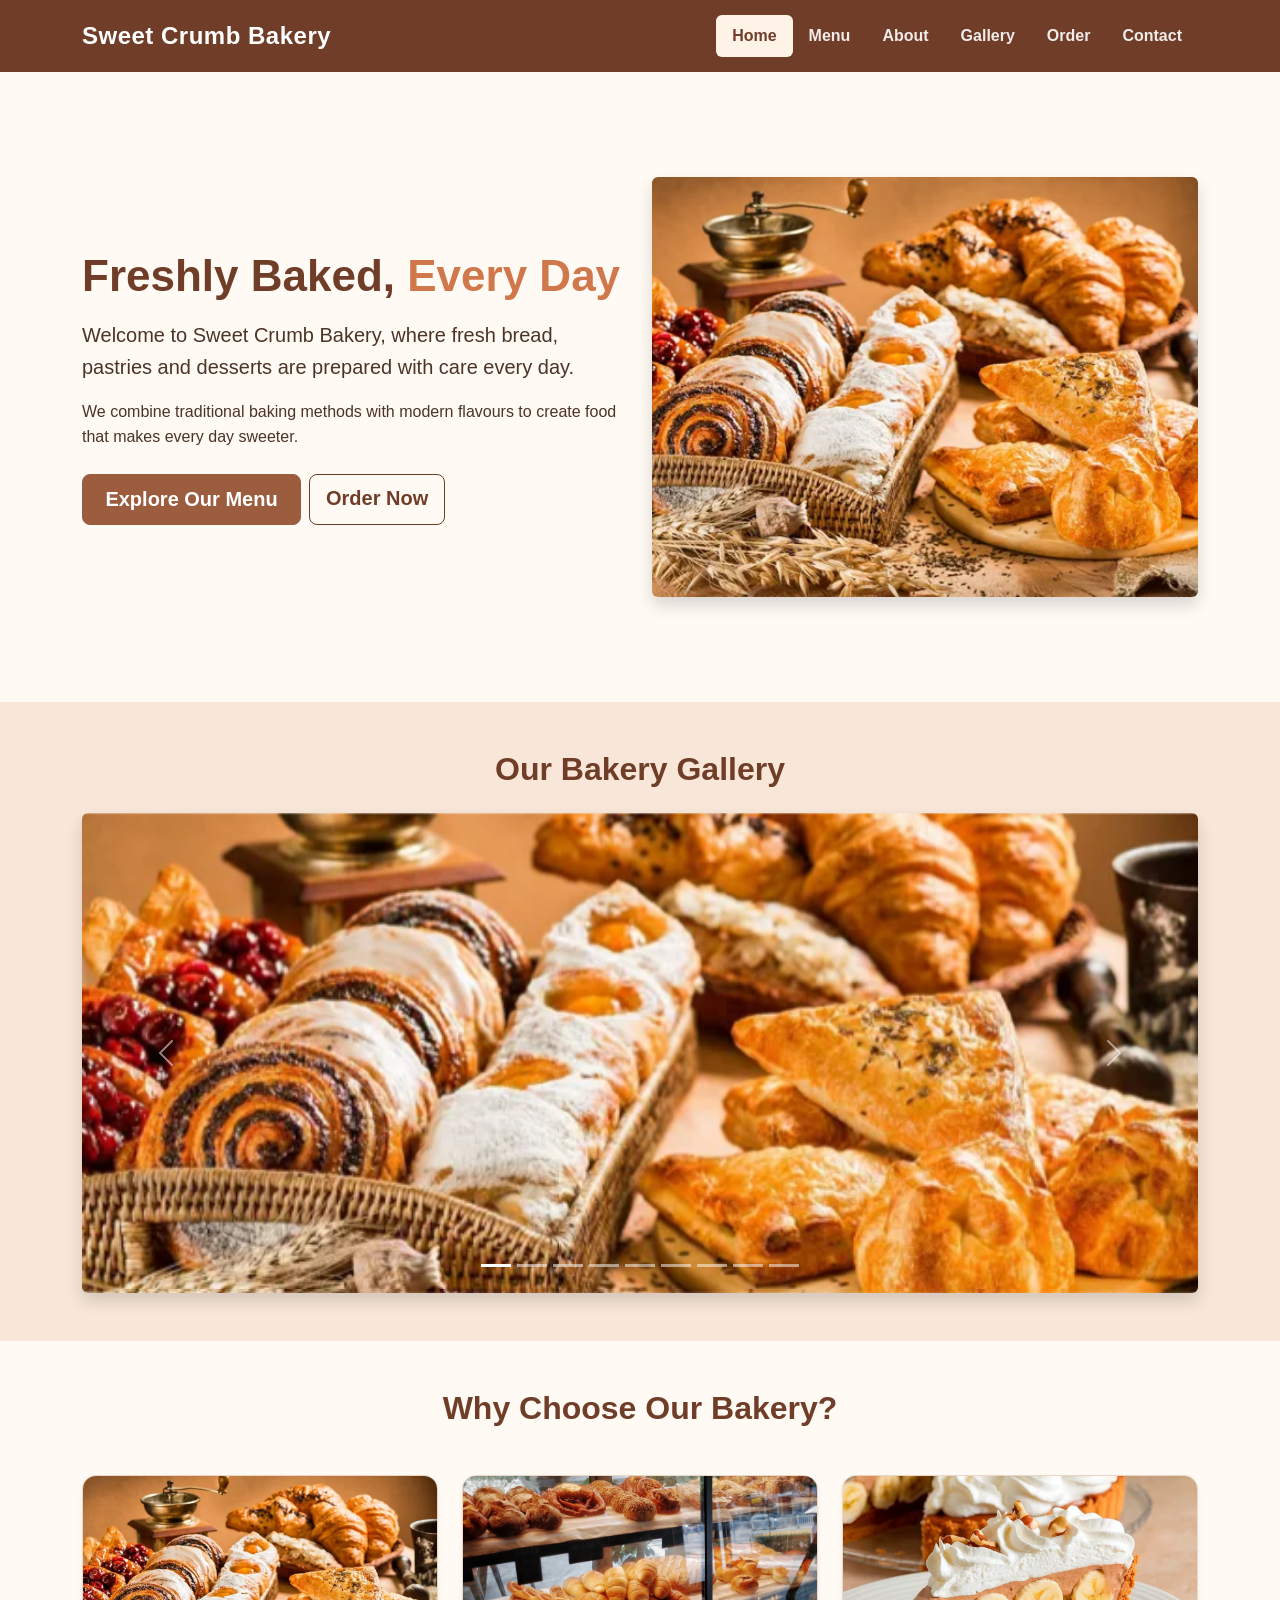
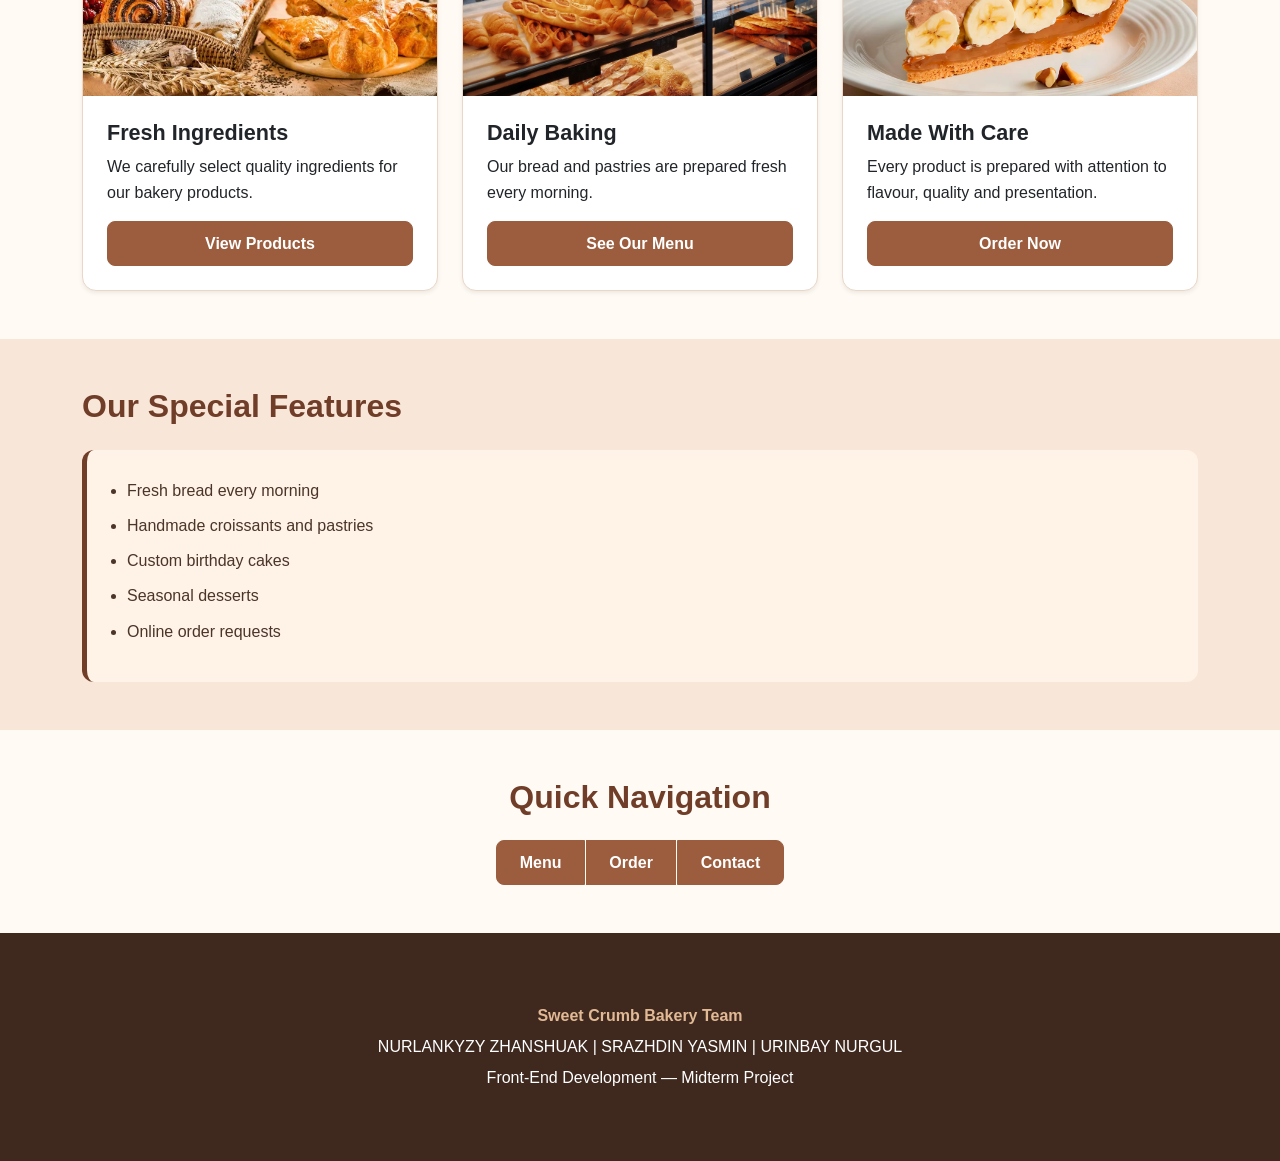
==== commit e03ba349: "Update all pages and CSS Co-authored-by: Yasmin Srazhdin <254218@astanait.edu.kz> Co-authored-by: Nu" ====
--- a/index.html
+++ b/index.html
@@ -1,563 +1,248 @@
 <!DOCTYPE html>
-
 <html lang="en">
-
 <head>
     <!-- Page created by SRAZHDIN YASMIN -->
     <meta charset="UTF-8">
     <meta name="viewport" content="width=device-width, initial-scale=1.0">
-
-
-<title>Sweet Crumb Bakery | Home</title>
-
-<link
-    href="https://cdn.jsdelivr.net/npm/bootstrap@5.3.3/dist/css/bootstrap.min.css"
-    rel="stylesheet"
->
-
-
-<link rel="stylesheet" href="css/style.css">
-
+    <title>Sweet Crumb Bakery | Home</title>
+
+    <!-- Bootstrap 5.3 -->
+    <link href="https://cdn.jsdelivr.net/npm/bootstrap@5.3.3/dist/css/bootstrap.min.css" rel="stylesheet">
+
+    <!-- Custom CSS -->
+    <link rel="stylesheet" href="css/style.css">
 </head>
 
 <body>
 
-<header id="main-header">
-
-<nav class="navbar navbar-expand-lg navbar-dark">
-    <div class="container">
-
-        <a class="navbar-brand logo" href="index.html">
-            Sweet Crumb Bakery
-        </a>
-
-        <button
-            class="navbar-toggler"
-            type="button"
-            data-bs-toggle="collapse"
-            data-bs-target="#mainNavbar"
-            aria-controls="mainNavbar"
-            aria-expanded="false"
-            aria-label="Toggle navigation"
-        >
-            <span class="navbar-toggler-icon"></span>
-        </button>
-
-        <div class="collapse navbar-collapse" id="mainNavbar">
-            <ul class="navbar-nav ms-auto">
-
-                <li class="nav-item">
-                    <a class="nav-link active" aria-current="page" href="index.html">
-                        Home
-                    </a>
-                </li>
-
-                <li class="nav-item">
-                    <a class="nav-link" href="menu.html">Menu</a>
-                </li>
-
-                <li class="nav-item">
-                    <a class="nav-link" href="about.html">About</a>
-                </li>
-
-                <li class="nav-item">
-                    <a class="nav-link" href="gallery.html">Gallery</a>
-                </li>
-
-                <li class="nav-item">
-                    <a class="nav-link" href="order.html">Order</a>
-                </li>
-
-                <li class="nav-item">
-                    <a class="nav-link" href="contact.html">Contact</a>
-                </li>
-
-            </ul>
+    <!-- ==================== HEADER / NAVBAR ==================== -->
+    <header id="main-header">
+        <nav class="navbar navbar-expand-lg navbar-dark bg-dark bakery-navbar">
+            <div class="container">
+                <a class="navbar-brand logo" href="index.html">Sweet Crumb Bakery</a>
+
+                <button class="navbar-toggler" type="button"
+                        data-bs-toggle="collapse"
+                        data-bs-target="#mainNavbar"
+                        aria-controls="mainNavbar"
+                        aria-expanded="false"
+                        aria-label="Toggle navigation">
+                    <span class="navbar-toggler-icon"></span>
+                </button>
+
+                <div class="collapse navbar-collapse" id="mainNavbar">
+                    <ul class="navbar-nav ms-auto">
+                        <li class="nav-item">
+                            <a class="nav-link active" aria-current="page" href="index.html">Home</a>
+                        </li>
+                        <li class="nav-item">
+                            <a class="nav-link" href="menu.html">Menu</a>
+                        </li>
+                        <li class="nav-item">
+                            <a class="nav-link" href="about.html">About</a>
+                        </li>
+                        <li class="nav-item">
+                            <a class="nav-link" href="gallery.html">Gallery</a>
+                        </li>
+                        <li class="nav-item">
+                            <a class="nav-link" href="order.html">Order</a>
+                        </li>
+                        <li class="nav-item">
+                            <a class="nav-link" href="contact.html">Contact</a>
+                        </li>
+                    </ul>
+                </div>
+            </div>
+        </nav>
+    </header>
+
+    <!-- ==================== MAIN CONTENT ==================== -->
+    <main>
+
+        <!-- HERO SECTION -->
+        <section class="container hero-section py-5">
+            <div class="row align-items-center g-4">
+                <div class="col-lg-6">
+                    <div class="hero-text">
+                        <h1>Freshly Baked, <span class="highlight">Every Day</span></h1>
+                        <p class="fs-5">
+                            Welcome to Sweet Crumb Bakery, where fresh bread,
+                            pastries and desserts are prepared with care every day.
+                        </p>
+                        <p>
+                            We combine traditional baking methods with modern
+                            flavours to create food that makes every day sweeter.
+                        </p>
+                        <div class="d-flex flex-wrap gap-2 mt-4">
+                            <a class="btn btn-primary btn-lg" href="menu.html">Explore Our Menu</a>
+                            <a class="btn btn-outline-secondary btn-lg" href="order.html">Order Now</a>
+                        </div>
+                    </div>
+                </div>
+
+                <div class="col-lg-6">
+                    <div class="hero-image">
+                        <img src="images/bakery-home.jpg"
+                             class="img-fluid rounded shadow"
+                             alt="Fresh bread and pastries displayed in Sweet Crumb Bakery">
+                    </div>
+                </div>
+            </div>
+        </section>
+
+        <!-- CAROUSEL SECTION -->
+        <section class="section py-5 bg-light-section">
+            <div class="container">
+                <h2 class="text-center mb-4">Our Bakery Gallery</h2>
+
+                <div id="bakeryCarousel" class="carousel slide" data-bs-ride="carousel"
+                     aria-label="Sweet Crumb Bakery image carousel">
+
+                    <div class="carousel-indicators">
+                        <button type="button" data-bs-target="#bakeryCarousel" data-bs-slide-to="0" class="active" aria-current="true" aria-label="Slide 1"></button>
+                        <button type="button" data-bs-target="#bakeryCarousel" data-bs-slide-to="1" aria-label="Slide 2"></button>
+                        <button type="button" data-bs-target="#bakeryCarousel" data-bs-slide-to="2" aria-label="Slide 3"></button>
+                        <button type="button" data-bs-target="#bakeryCarousel" data-bs-slide-to="3" aria-label="Slide 4"></button>
+                        <button type="button" data-bs-target="#bakeryCarousel" data-bs-slide-to="4" aria-label="Slide 5"></button>
+                        <button type="button" data-bs-target="#bakeryCarousel" data-bs-slide-to="5" aria-label="Slide 6"></button>
+                        <button type="button" data-bs-target="#bakeryCarousel" data-bs-slide-to="6" aria-label="Slide 7"></button>
+                        <button type="button" data-bs-target="#bakeryCarousel" data-bs-slide-to="7" aria-label="Slide 8"></button>
+                        <button type="button" data-bs-target="#bakeryCarousel" data-bs-slide-to="8" aria-label="Slide 9"></button>
+                    </div>
+
+                    <div class="carousel-inner rounded shadow">
+                        <div class="carousel-item active">
+                            <img src="images/bakery-home.jpg" class="d-block w-100" alt="Fresh bakery products">
+                        </div>
+                        <div class="carousel-item">
+                            <img src="images/menu.jpg" class="d-block w-100" alt="Bakery menu products">
+                        </div>
+                        <div class="carousel-item">
+                            <img src="images/order.jpg" class="d-block w-100" alt="Beautiful bakery cake">
+                        </div>
+                        <div class="carousel-item">
+                            <img src="images/bakery-home.jpg" class="d-block w-100" alt="Fresh bread and pastries">
+                        </div>
+                        <div class="carousel-item">
+                            <img src="images/menu.jpg" class="d-block w-100" alt="Fresh pastries">
+                        </div>
+                        <div class="carousel-item">
+                            <img src="images/order.jpg" class="d-block w-100" alt="Custom bakery cake">
+                        </div>
+                        <div class="carousel-item">
+                            <img src="images/bakery-home.jpg" class="d-block w-100" alt="Freshly baked bread">
+                        </div>
+                        <div class="carousel-item">
+                            <img src="images/menu.jpg" class="d-block w-100" alt="Bakery desserts">
+                        </div>
+                        <div class="carousel-item">
+                            <img src="images/order.jpg" class="d-block w-100" alt="Decorated bakery cake">
+                        </div>
+                    </div>
+
+                    <button class="carousel-control-prev" type="button" data-bs-target="#bakeryCarousel" data-bs-slide="prev" aria-label="Previous image">
+                        <span class="carousel-control-prev-icon" aria-hidden="true"></span>
+                    </button>
+                    <button class="carousel-control-next" type="button" data-bs-target="#bakeryCarousel" data-bs-slide="next" aria-label="Next image">
+                        <span class="carousel-control-next-icon" aria-hidden="true"></span>
+                    </button>
+                </div>
+            </div>
+        </section>
+
+        <!-- WHY CHOOSE US - CARDS -->
+        <section class="section py-5">
+            <div class="container">
+                <h2 class="text-center mb-5">Why Choose Our Bakery?</h2>
+
+                <div class="row g-4">
+                    <div class="col-12 col-md-6 col-lg-4">
+                        <article class="card h-100 shadow-sm bakery-card">
+                            <img src="images/bakery-home.jpg" class="card-img-top" alt="Fresh bakery ingredients">
+                            <div class="card-body d-flex flex-column">
+                                <h3 class="card-title">Fresh Ingredients</h3>
+                                <p class="card-text">
+                                    We carefully select quality ingredients
+                                    for our bakery products.
+                                </p>
+                                <a class="btn btn-primary mt-auto" href="menu.html">View Products</a>
+                            </div>
+                        </article>
+                    </div>
+
+                    <div class="col-12 col-md-6 col-lg-4">
+                        <article class="card h-100 shadow-sm bakery-card">
+                            <img src="images/menu.jpg" class="card-img-top" alt="Fresh pastries and bakery products">
+                            <div class="card-body d-flex flex-column">
+                                <h3 class="card-title">Daily Baking</h3>
+                                <p class="card-text">
+                                    Our bread and pastries are prepared fresh
+                                    every morning.
+                                </p>
+                                <a class="btn btn-primary mt-auto" href="menu.html">See Our Menu</a>
+                            </div>
+                        </article>
+                    </div>
+
+                    <div class="col-12 col-md-6 col-lg-4">
+                        <article class="card h-100 shadow-sm bakery-card">
+                            <img src="images/order.jpg" class="card-img-top" alt="Beautiful bakery cake">
+                            <div class="card-body d-flex flex-column">
+                                <h3 class="card-title">Made With Care</h3>
+                                <p class="card-text">
+                                    Every product is prepared with attention
+                                    to flavour, quality and presentation.
+                                </p>
+                                <a class="btn btn-primary mt-auto" href="order.html">Order Now</a>
+                            </div>
+                        </article>
+                    </div>
+                </div>
+            </div>
+        </section>
+
+        <!-- SPECIAL FEATURES -->
+        <section class="section py-5 bg-light-section">
+            <div class="container">
+                <h2 class="mb-4">Our Special Features</h2>
+                <ul class="list-box">
+                    <li>Fresh bread every morning</li>
+                    <li>Handmade croissants and pastries</li>
+                    <li>Custom birthday cakes</li>
+                    <li>Seasonal desserts</li>
+                    <li>Online order requests</li>
+                </ul>
+            </div>
+        </section>
+
+        <!-- QUICK NAVIGATION -->
+        <section class="section py-5">
+            <div class="container text-center">
+                <h2 class="mb-4">Quick Navigation</h2>
+                <div class="btn-group" role="group" aria-label="Quick navigation">
+                    <a href="menu.html" class="btn btn-primary">Menu</a>
+                    <a href="order.html" class="btn btn-primary">Order</a>
+                    <a href="contact.html" class="btn btn-primary">Contact</a>
+                </div>
+            </div>
+        </section>
+
+    </main>
+
+    <!-- ==================== FOOTER ==================== -->
+    <footer>
+        <div class="container text-center py-4">
+            <p><strong>Sweet Crumb Bakery Team</strong></p>
+            <p>
+                NURLANKYZY ZHANSHUAK |
+                SRAZHDIN YASMIN |
+                URINBAY NURGUL
+            </p>
+            <p>Front-End Development — Midterm Project</p>
         </div>
-
-    </div>
-</nav>
-
-</header>
-
-<main>
-
-<section class="container hero py-5">
-
-    <div class="row align-items-center g-4">
-
-        <div class="col-lg-6">
-
-            <div class="hero-text">
-
-                <h1>
-                    Freshly Baked,
-                    <span class="highlight">Every Day</span>
-                </h1>
-
-                <p class="fs-5">
-                    Welcome to Sweet Crumb Bakery, where fresh bread,
-                    pastries and desserts are prepared with care every day.
-                </p>
-
-                <p>
-                    We combine traditional baking methods with modern
-                    flavours to create food that makes every day sweeter.
-                </p>
-
-                <div class="d-flex flex-wrap gap-2 mt-lg-4">
-
-                    <a
-                        class="btn btn-primary"
-                        href="menu.html"
-                    >
-                        Explore Our Menu
-                    </a>
-
-                    <a
-                        class="btn btn-outline-secondary"
-                        href="order.html"
-                    >
-                        Order Now
-                    </a>
-
-                </div>
-
-            </div>
-
-        </div>
-
-
-        <div class="col-lg-6">
-
-            <div class="hero-image">
-
-                <img
-                    src="images/bakery-home.jpg"
-                    class="img-fluid rounded"
-                    alt="Fresh bread and pastries displayed in Sweet Crumb Bakery"
-                >
-
-            </div>
-
-        </div>
-
-    </div>
-
-</section>
-
-
-<section class="section py-5">
-
-    <div class="container">
-
-        <h2 class="text-center mb-4">
-            Our Bakery Gallery
-        </h2>
-
-        <div
-            id="bakeryCarousel"
-            class="carousel slide"
-            data-bs-ride="carousel"
-            aria-label="Sweet Crumb Bakery image carousel"
-        >
-
-            <div class="carousel-indicators">
-
-                <button
-                    type="button"
-                    data-bs-target="#bakeryCarousel"
-                    data-bs-slide-to="0"
-                    class="active"
-                    aria-current="true"
-                    aria-label="Slide 1"
-                ></button>
-
-                <button
-                    type="button"
-                    data-bs-target="#bakeryCarousel"
-                    data-bs-slide-to="1"
-                    aria-label="Slide 2"
-                ></button>
-
-                <button
-                    type="button"
-                    data-bs-target="#bakeryCarousel"
-                    data-bs-slide-to="2"
-                    aria-label="Slide 3"
-                ></button>
-
-                <button
-                    type="button"
-                    data-bs-target="#bakeryCarousel"
-                    data-bs-slide-to="3"
-                    aria-label="Slide 4"
-                ></button>
-
-                <button
-                    type="button"
-                    data-bs-target="#bakeryCarousel"
-                    data-bs-slide-to="4"
-                    aria-label="Slide 5"
-                ></button>
-
-                <button
-                    type="button"
-                    data-bs-target="#bakeryCarousel"
-                    data-bs-slide-to="5"
-                    aria-label="Slide 6"
-                ></button>
-
-                <button
-                    type="button"
-                    data-bs-target="#bakeryCarousel"
-                    data-bs-slide-to="6"
-                    aria-label="Slide 7"
-                ></button>
-
-                <button
-                    type="button"
-                    data-bs-target="#bakeryCarousel"
-                    data-bs-slide-to="7"
-                    aria-label="Slide 8"
-                ></button>
-
-                <button
-                    type="button"
-                    data-bs-target="#bakeryCarousel"
-                    data-bs-slide-to="8"
-                    aria-label="Slide 9"
-                ></button>
-
-            </div>
-
-
-            <div class="carousel-inner rounded">
-
-                <div class="carousel-item active">
-                    <img
-                        src="images/bakery-home.jpg"
-                        class="d-block w-100"
-                        alt="Fresh bakery products"
-                    >
-                </div>
-
-                <div class="carousel-item">
-                    <img
-                        src="images/menu.jpg"
-                        class="d-block w-100"
-                        alt="Bakery menu products"
-                    >
-                </div>
-
-                <div class="carousel-item">
-                    <img
-                        src="images/order.jpg"
-                        class="d-block w-100"
-                        alt="Beautiful bakery cake"
-                    >
-                </div>
-
-                <div class="carousel-item">
-                    <img
-                        src="images/bakery-home.jpg"
-                        class="d-block w-100"
-                        alt="Fresh bread and pastries"
-                    >
-                </div>
-
-                <div class="carousel-item">
-                    <img
-                        src="images/menu.jpg"
-                        class="d-block w-100"
-                        alt="Fresh pastries"
-                    >
-                </div>
-
-                <div class="carousel-item">
-                    <img
-                        src="images/order.jpg"
-                        class="d-block w-100"
-                        alt="Custom bakery cake"
-                    >
-                </div>
-
-                <div class="carousel-item">
-                    <img
-                        src="images/bakery-home.jpg"
-                        class="d-block w-100"
-                        alt="Freshly baked bread"
-                    >
-                </div>
-
-                <div class="carousel-item">
-                    <img
-                        src="images/menu.jpg"
-                        class="d-block w-100"
-                        alt="Bakery desserts"
-                    >
-                </div>
-
-                <div class="carousel-item">
-                    <img
-                        src="images/order.jpg"
-                        class="d-block w-100"
-                        alt="Decorated bakery cake"
-                    >
-                </div>
-
-            </div>
-
-
-            <button
-                class="carousel-control-prev"
-                type="button"
-                data-bs-target="#bakeryCarousel"
-                data-bs-slide="prev"
-                aria-label="Previous image"
-            >
-                <span
-                    class="carousel-control-prev-icon"
-                    aria-hidden="true"
-                ></span>
-            </button>
-
-
-            <button
-                class="carousel-control-next"
-                type="button"
-                data-bs-target="#bakeryCarousel"
-                data-bs-slide="next"
-                aria-label="Next image"
-            >
-                <span
-                    class="carousel-control-next-icon"
-                    aria-hidden="true"
-                ></span>
-            </button>
-
-        </div>
-
-    </div>
-
-</section>
-
-
-<section class="section py-5">
-
-    <div class="container">
-
-        <h2 class="text-center mb-4">
-            Why Choose Our Bakery?
-        </h2>
-
-
-        <div class="row g-4">
-
-            <div class="col-12 col-md-6 col-lg-4">
-
-                <article class="card h-100 shadow-sm">
-
-                    <img
-                        src="images/bakery-home.jpg"
-                        class="card-img-top"
-                        alt="Fresh bakery ingredients"
-                    >
-
-                    <div class="card-body">
-
-                        <h3 class="card-title">
-                            Fresh Ingredients
-                        </h3>
-
-                        <p class="card-text">
-                            We carefully select quality ingredients
-                            for our bakery products.
-                        </p>
-
-                        <a
-                            class="btn btn-primary"
-                            href="menu.html"
-                        >
-                            View Products
-                        </a>
-
-                    </div>
-
-                </article>
-
-            </div>
-
-
-            <div class="col-12 col-md-6 col-lg-4">
-
-                <article class="card h-100 shadow-sm">
-
-                    <img
-                        src="images/menu.jpg"
-                        class="card-img-top"
-                        alt="Fresh pastries and bakery products"
-                    >
-
-                    <div class="card-body">
-
-                        <h3 class="card-title">
-                            Daily Baking
-                        </h3>
-
-                        <p class="card-text">
-                            Our bread and pastries are prepared fresh
-                            every morning.
-                        </p>
-
-                        <a
-                            class="btn btn-primary"
-                            href="menu.html"
-                        >
-                            See Our Menu
-                        </a>
-
-                    </div>
-
-                </article>
-
-            </div>
-
-
-            <div class="col-12 col-md-6 col-lg-4">
-
-                <article class="card h-100 shadow-sm">
-
-                    <img
-                        src="images/order.jpg"
-                        class="card-img-top"
-                        alt="Beautiful bakery cake"
-                    >
-
-                    <div class="card-body">
-
-                        <h3 class="card-title">
-                            Made With Care
-                        </h3>
-
-                        <p class="card-text">
-                            Every product is prepared with attention
-                            to flavour, quality and presentation.
-                        </p>
-
-                        <a
-                            class="btn btn-primary"
-                            href="order.html"
-                        >
-                            Order Now
-                        </a>
-
-                    </div>
-
-                </article>
-
-            </div>
-
-        </div>
-
-    </div>
-
-</section>
-
-
-<section class="section py-5">
-
-    <div class="container">
-
-        <h2 class="mb-4">
-            Our Special Features
-        </h2>
-
-        <ul class="list-box">
-
-            <li>Fresh bread every morning</li>
-            <li>Handmade croissants and pastries</li>
-            <li>Custom birthday cakes</li>
-            <li>Seasonal desserts</li>
-            <li>Online order requests</li>
-
-        </ul>
-
-    </div>
-
-</section>
-
-
-<section class="section py-5">
-
-    <div class="container text-center">
-
-        <h2 class="mb-3">
-            Quick Navigation
-        </h2>
-
-        <div
-            class="btn-group"
-            role="group"
-            aria-label="Quick navigation"
-        >
-
-            <a
-                href="menu.html"
-                class="btn btn-primary"
-            >
-                Menu
-            </a>
-
-            <a
-                href="order.html"
-                class="btn btn-primary"
-            >
-                Order
-            </a>
-
-            <a
-                href="contact.html"
-                class="btn btn-primary"
-            >
-                Contact
-            </a>
-
-        </div>
-
-    </div>
-
-</section>
-
-
-</main>
-
-<footer>
-<div class="container text-center py-4">
-
-    <p>
-        <strong>Sweet Crumb Bakery Team</strong>
-    </p>
-
-    <p>
-        NURLANKYZY ZHANSHUAK |
-        SRAZHDIN YASMIN |
-        URINBAY NURGUL
-    </p>
-
-    <p>
-        Front-End Development Assignment 
-    </p>
-
-</div>
-
-</footer>
-
-
-<script
-    src="https://cdn.jsdelivr.net/npm/bootstrap@5.3.3/dist/js/bootstrap.bundle.min.js">
-</script>
-
+    </footer>
+
+    <!-- Bootstrap JS -->
+    <script src="https://cdn.jsdelivr.net/npm/bootstrap@5.3.3/dist/js/bootstrap.bundle.min.js"></script>
 </body>
-
-</html>
+</html>
--- a/css/style.css
+++ b/css/style.css
@@ -1,10 +1,11 @@
 /* =========================================
    SWEET CRUMB BAKERY
-   Assignment 2 - Flexbox & CSS Grid
+   Midterm Project — Clean Custom CSS
    ========================================= */
 
-/* ================================
-   BASIC STYLES
+
+/* ================================
+   BASIC STYLES & RESET
    ================================ */
 
 * {
@@ -23,20 +24,23 @@
     line-height: 1.6;
 }
 
-h1,
-h2,
-h3 {
+h1, h2, h3 {
     color: #6f3d28;
+    font-weight: 700;
 }
 
 h1 {
-    font-size: 3rem;
-    margin-bottom: 20px;
+    font-size: 2.75rem;
+    margin-bottom: 1rem;
 }
 
 h2 {
     font-size: 2rem;
-    margin-bottom: 25px;
+    margin-bottom: 1.5rem;
+}
+
+h3 {
+    font-size: 1.35rem;
 }
 
 p {
@@ -46,6 +50,7 @@
 a {
     color: #9b5d3e;
     text-decoration: none;
+    transition: color 0.25s ease;
 }
 
 a:hover {
@@ -54,510 +59,319 @@
 
 
 /* ================================
-   HEADER - FLEXBOX
-   Assignment 2 Task 1
-   ================================ */
-
-#main-header {
-    background-color: #6f3d28;
-    padding: 18px 5%;
-}
-
-.nav-container {
-    max-width: 1200px;
-    margin: auto;
-
-    /* FLEXBOX */
+   NAVBAR
+   ================================ */
+
+.bakery-navbar {
+    background-color: #6f3d28 !important;   
+    padding: 0.75rem 0;
+}
+
+.bakery-navbar .logo {
+    color: #fff !important;
+    font-size: 1.5rem;
+    font-weight: 700;
+    letter-spacing: 0.5px;
+}
+
+.bakery-navbar .nav-link {
+    color: rgba(255, 255, 255, 0.9) !important;
+    font-weight: 600;
+    padding: 0.5rem 1rem !important;
+    border-radius: 6px;
+    transition: all 0.25s ease;
+}
+
+.bakery-navbar .nav-link:hover {
+    background-color: #d78d5d;
+    color: #fff !important;
+}
+
+.bakery-navbar .nav-link.active {
+    background-color: #fff3e8;
+    color: #6f3d28 !important;
+}
+.navbar-toggler {
+    border-color: rgba(255, 255, 255, 0.5);
+}
+
+.navbar-toggler-icon {
+    filter: invert(1);
+}
+
+/* ================================
+   GENERAL SECTIONS
+   ================================ */
+
+.section {
+    padding: 4rem 0;
+}
+
+.bg-light-section {
+    background-color: #f8e7d8;
+}
+
+.highlight {
+    color: #d0784c;
+}
+
+.text-accent {
+    color: #9b5d3e;
+}
+
+
+/* ================================
+   HERO
+   ================================ */
+
+.hero-section {
+    min-height: 70vh;
     display: flex;
-    justify-content: space-between;
     align-items: center;
-
-    gap: 30px;
-}
-
-.logo {
-    color: white;
-    font-size: 1.6rem;
-    font-weight: bold;
-    white-space: nowrap;
-}
-
-.nav-menu {
-    list-style: none;
-    padding: 0;
-    margin: 0;
-
-    /* FLEXBOX */
-    display: flex;
-
-    /* spacing between links */
-    gap: 22px;
-
-    align-items: center;
-}
-
-.nav-menu li {
-    display: flex;
-}
-
-.nav-menu a {
-    color: white;
-    font-weight: bold;
-    padding: 8px 10px;
-    border-radius: 5px;
-    transition: 0.3s;
-}
-
-.nav-menu a:hover {
-    background-color: #d78d5d;
-    color: white;
-}
-
-.nav-menu a.active {
-    background-color: #fff3e8;
-    color: #6f3d28;
-}
-
-
-/* ================================
-   GENERAL LAYOUT
-   ================================ */
-
-.container {
-    width: 90%;
-    max-width: 1200px;
-    margin: auto;
-}
-
-.section {
-    padding: 60px 0;
-}
-
-.text-center {
-    text-align: center;
-}
-
-
-/* ================================
-   HERO - FLEXBOX
-   ================================ */
-
-.hero {
-    min-height: 70vh;
-
-    /* FLEXBOX */
-    display: flex;
-
-    align-items: center;
-    justify-content: space-between;
-
-    gap: 40px;
-}
-
-.hero-text,
-.hero-image {
-    flex: 1;
 }
 
 .hero-image img {
     width: 100%;
-    height: 450px;
+    height: 420px;
     object-fit: cover;
-    border-radius: 20px;
-}
-
-.highlight {
-    color: #d0784c;
-}
-
-
-/* ================================
-   CARDS - FLEXBOX
-   Assignment 2 Task 2
-   ================================ */
-
-.card-grid,
-.menu-grid {
-    display: flex;
-    flex-wrap: wrap;
-    gap: 25px;
-
-    align-items: stretch;
-}
-
-.card {
-    background-color: white;
+    border-radius: 16px;
+}
+
+
+/* ================================
+   CARDS
+   ================================ */
+
+.bakery-card {
+    background-color: #fff;
     border: 1px solid #ead7c7;
-    border-radius: 15px;
-    padding: 25px;
-
-    /* Makes cards share available space */
-    flex: 1 1 250px;
-
-    /* Equal-height behavior */
-    display: flex;
-    flex-direction: column;
-
-    box-shadow: 0 4px 12px rgba(0, 0, 0, 0.08);
-
-    transition:
-        transform 0.3s ease,
-        box-shadow 0.3s ease;
-}
-
-.card:hover {
+    border-radius: 14px;
+    overflow: hidden;
+    transition: transform 0.3s ease, box-shadow 0.3s ease;
+}
+
+.bakery-card:hover {
     transform: translateY(-6px);
-
-    box-shadow:
-        0 10px 22px rgba(0, 0, 0, 0.15);
-}
-
-.card h3 {
-    margin-top: 0;
-}
-
-.card p {
-    margin-bottom: 15px;
-}
-
-.card .btn {
-    margin-top: auto;
-    align-self: flex-start;
-}
-
-.card img {
-    width: 100%;
+    box-shadow: 0 12px 24px rgba(0, 0, 0, 0.12);
+}
+
+.bakery-card .card-img-top {
     height: 220px;
     object-fit: cover;
+}
+
+.bakery-card .card-body {
+    padding: 1.5rem;
+}
+
+.contact-card .card-img-top {
+    height: 160px;
+}
+
+
+/* ================================
+   BUTTONS (override Bootstrap a bit)
+   ================================ */
+
+.btn-primary {
+    background-color: #9b5d3e !important;
+    border-color: #9b5d3e !important;
+    color: #fff !important;
+    font-weight: 600;
+    border-radius: 8px;
+    padding: 0.6rem 1.4rem;
+    transition: all 0.25s ease;
+}
+
+.btn-primary:hover {
+    background-color: #d0784c !important;
+    border-color: #d0784c !important;
+    transform: translateY(-2px);
+}
+
+.btn-outline-secondary {
+    color: #6f3d28 !important;
+    border-color: #6f3d28 !important;
+    font-weight: 600;
+    border-radius: 8px;
+}
+
+.btn-outline-secondary:hover {
+    background-color: #6f3d28 !important;
+    color: #fff !important;
+}
+
+.btn-group .btn {
+    margin: 0 2px;
+}
+
+
+/* ================================
+   LISTS
+   ================================ */
+
+.list-box {
+    background-color: #fff3e8;
+    padding: 1.75rem 2.5rem;
     border-radius: 12px;
-    margin-bottom: 15px;
-}
-
-
-/* ================================
-   BUTTON
-   ================================ */
-
-.btn {
-    display: inline-block;
-
-    background-color: #9b5d3e;
-    color: white;
-
-    border: none;
-    border-radius: 8px;
-
-    padding: 12px 22px;
-
-    cursor: pointer;
-
-    font-size: 1rem;
-
-    transition: 0.3s;
-}
-
-.btn:hover {
-    background-color: #d0784c;
-    color: white;
-
-    transform: translateY(-2px);
-}
-
-
-/* ================================
-   GRID PAGE LAYOUT
-   Assignment 2 Task 3
-   ================================ */
-
-.page-layout {
-    display: grid;
-
-    grid-template-columns: 220px 1fr;
-
-    grid-template-rows: auto 1fr auto;
-
-    grid-template-areas:
-        "header header"
-        "sidebar main"
-        "footer footer";
-
-    min-height: 100vh;
-}
-
-.grid-header {
-    grid-area: header;
-}
-
-.grid-sidebar {
-    grid-area: sidebar;
-
+    margin: 0;
+    border-left: 5px solid #6f3d28;
+}
+
+.list-box li {
+    margin-bottom: 0.6rem;
+}
+
+
+/* ================================
+   TEAM BOX
+   ================================ */
+
+.team-box {
     background-color: #f8e7d8;
-    padding: 30px;
-}
-
-.grid-main {
-    grid-area: main;
-
-    padding: 40px;
-}
-
-.grid-footer {
-    grid-area: footer;
-}
-
-
-/* Sidebar */
-
-.grid-sidebar h2 {
-    font-size: 1.4rem;
-}
-
-.grid-sidebar ul {
-    list-style: none;
-    padding: 0;
-}
-
-.grid-sidebar li {
-    margin-bottom: 12px;
-}
-
-.grid-sidebar a {
-    font-weight: bold;
-}
-
-
-/* ================================
-   IMAGE GALLERY - CSS GRID
-   Assignment 2 Task 4
-   ================================ */
-
-.gallery-grid {
-    display: grid;
-
-    /* 3 equal columns */
-    grid-template-columns: repeat(3, 1fr);
-
-    /* equal spacing */
-    gap: 25px;
-}
-
-.gallery-item {
-    position: relative;
-
-    overflow: hidden;
-
-    border-radius: 15px;
-
-    background-color: white;
-
-    box-shadow:
-        0 4px 12px rgba(0, 0, 0, 0.08);
-}
-
-.gallery-item img {
-    display: block;
-
-    width: 100%;
-    height: 260px;
-
-    object-fit: cover;
-
-    transition: transform 0.4s ease;
-}
-
-
-/* Caption overlay */
-
-.gallery-caption {
-    position: absolute;
-
-    left: 0;
-    right: 0;
-    bottom: 0;
-
-    padding: 18px;
-
-    background-color: rgba(63, 41, 31, 0.85);
-
-    color: white;
-
-    transform: translateY(100%);
-
-    transition: transform 0.3s ease;
-}
-
-.gallery-caption h3 {
-    color: white;
-    margin: 0 0 5px;
-}
-
-.gallery-caption p {
-    margin: 0;
-}
-
-
-/* Hover effect */
-
-.gallery-item:hover img {
-    transform: scale(1.08);
-}
-
-.gallery-item:hover .gallery-caption {
-    transform: translateY(0);
-}
-
-
-/* ================================
-   IMAGES
-   ================================ */
-
-.feature-image {
-    width: 100%;
-    max-height: 480px;
-
-    object-fit: cover;
-
-    border-radius: 20px;
-}
+    border-left: 6px solid #6f3d28;
+    border-radius: 12px;
+}
+
+
+/* ================================
+   ROUND IMAGE
+   ================================ */
 
 .round-image {
     width: 180px;
     height: 180px;
-
     object-fit: cover;
-
     border-radius: 50%;
-
     border: 5px solid #e2b995;
 }
 
 
 /* ================================
+   FEATURE / ORDER IMAGES
+   ================================ */
+
+.feature-image,
+.order-feature-image {
+    width: 100%;
+    max-height: 420px;
+    object-fit: cover;
+    border-radius: 16px;
+}
+
+
+/* ================================
+   ORDER PAGE SIDEBAR
+   ================================ */
+
+.order-sidebar {
+    background-color: #f8e7d8;
+    border-radius: 12px;
+    border: 1px solid #e2b995;
+}
+
+.order-sidebar a {
+    color: #6f3d28;
+    font-weight: 600;
+}
+
+.order-sidebar a:hover {
+    color: #d78d5d;
+}
+
+.order-info-item {
+    background-color: #fff;
+    border: 1px solid #ead7c7;
+    border-radius: 12px;
+    transition: transform 0.3s ease, box-shadow 0.3s ease;
+}
+
+.order-info-item:hover {
+    transform: translateY(-4px);
+    box-shadow: 0 8px 18px rgba(0, 0, 0, 0.1);
+}
+
+
+/* ================================
+   FORMS
+   ================================ */
+
+#order-form,
+#contact-form {
+    background-color: #fff3e8;
+    border: 2px solid #e2b995;
+    border-radius: 14px;
+    max-width: 700px;
+}
+
+.form-label {
+    font-weight: 600;
+    color: #4b3428;
+}
+
+.form-control,
+.form-select {
+    border: 1px solid #cda98c;
+    border-radius: 8px;
+    padding: 0.7rem 1rem;
+}
+
+.form-control:focus,
+.form-select:focus {
+    border-color: #d78d5d;
+    box-shadow: 0 0 0 0.2rem rgba(215, 141, 93, 0.25);
+    background-color: #fffdf9;
+}
+
+.form-control-color {
+    width: 60px;
+    height: 42px;
+    padding: 0.25rem;
+}
+
+
+/* ================================
    TABLE
    ================================ */
 
-table {
+.table {
+    background-color: #fff;
+    border-radius: 10px;
+    overflow: hidden;
+}
+
+.table thead th {
+    background-color: #6f3d28;
+    color: #fff;
+    border-color: #6f3d28;
+    font-weight: 600;
+}
+
+.table-striped > tbody > tr:nth-of-type(odd) > * {
+    background-color: #fff3e8;
+}
+
+
+/* ================================
+   CAROUSEL
+   ================================ */
+
+#bakeryCarousel .carousel-item img,
+#galleryCarousel .carousel-item img {
     width: 100%;
-
-    border-collapse: collapse;
-
-    background-color: white;
-
-    margin-top: 25px;
-}
-
-table th {
-    background-color: #6f3d28;
-
-    color: white;
-
-    padding: 15px;
-}
-
-table td {
-    border: 1px solid #ddc7b5;
-
-    padding: 15px;
-
-    text-align: center;
-}
-
-table tr:nth-child(even) {
-    background-color: #fff3e8;
-}
-
-
-/* ================================
-   FORMS
-   ================================ */
-
-#contact-form,
-#order-form {
-    background-color: #fff3e8;
-
-    border: 2px solid #e2b995;
-
-    border-radius: 15px;
-
-    padding: 25px;
-}
-
-form {
-    max-width: 700px;
-
-    margin: 20px auto;
-}
-
-.form-group {
-    margin-bottom: 20px;
-}
-
-form label {
-    display: block;
-
-    font-weight: bold;
-
-    margin-bottom: 7px;
-}
-
-form input,
-form select,
-form textarea {
-    width: 100%;
-
-    padding: 12px;
-
-    border: 1px solid #cda98c;
-
-    border-radius: 7px;
-
-    font-family: inherit;
-
-    font-size: 1rem;
-}
-
-form input:focus,
-form select:focus,
-form textarea:focus {
-    outline: 2px solid #d78d5d;
-
-    background-color: #fffdf9;
-}
-
-form textarea {
-    min-height: 140px;
-}
-
-
-/* ================================
-   TEAM SECTION
-   ================================ */
-
-.team-box {
-    margin-top: 10px;
-
-    background-color: #f8e7d8;
-
-    padding: 30px;
-
-    border-left: 6px solid #6f3d28;
-
-    border-radius: 10px;
-}
-
-
-/* ================================
-   LISTS
-   ================================ */
-
-.list-box {
-    background-color: #fff3e8;
-
-    padding: 25px 40px;
-
-    border-radius: 12px;
-
-    margin: 25px 0;
+    height: 480px;
+    object-fit: cover;
+}
+
+.carousel-caption {
+    background-color: rgba(63, 41, 31, 0.75);
+    border-radius: 8px;
+    padding: 0.75rem 1.25rem;
+}
+
+.carousel-caption h3 {
+    color: #fff;
+    font-size: 1.4rem;
 }
 
 
@@ -567,471 +381,87 @@
 
 footer {
     background-color: #3f291f;
-
-    color: white;
-
-    padding: 35px 5%;
-
-    text-align: center;
+    color: #fff;
+    padding: 2.5rem 0;
+    margin-top: auto;
 }
 
 footer p {
-    margin: 5px 0;
-}
-
-
-/* ================================
-   RESPONSIVE DESIGN
-   ================================ */
-
-@media (max-width: 900px) {
-
-    .nav-container {
-        flex-direction: column;
-    }
-
-    .nav-menu {
-        flex-wrap: wrap;
-        justify-content: center;
-    }
-
-    .hero {
-        flex-direction: column;
-    }
-
-    .hero-text,
-    .hero-image {
-        width: 100%;
-    }
-
-    .gallery-grid {
-        grid-template-columns: repeat(2, 1fr);
-    }
-
-    .page-layout {
-        grid-template-columns: 1fr;
-
-        grid-template-areas:
-            "header"
-            "sidebar"
-            "main"
-            "footer";
-    }
-}
-
-
-@media (max-width: 600px) {
-
-    h1 {
-        font-size: 2.2rem;
-    }
-
-    h2 {
-        font-size: 1.6rem;
-    }
-
-    .gallery-grid {
-        grid-template-columns: 1fr;
-    }
-
-    .nav-menu {
-        gap: 8px;
-    }
-
-    .nav-menu a {
-        padding: 6px 7px;
-        font-size: 0.9rem;
-    }
-
-    .hero-image img {
-        height: 300px;
-    }
-
-    .grid-main {
-        padding: 25px;
-    }
-}
-
-
-.order-page {
-    min-height: 100vh;
-
-    display: grid;
-
-    grid-template-columns: 230px 1fr;
-    grid-template-rows: auto 1fr auto;
-
-    grid-template-areas:
-        "header header"
-        "sidebar main"
-        "footer footer";
-}
-
-
-
-.order-header {
-    grid-area: header;
-}
-
-.order-sidebar {
-    grid-area: sidebar;
-}
-
-.order-main {
-    grid-area: main;
-}
-
-.order-footer {
-    grid-area: footer;
-}
-
-
-
-.order-sidebar {
-    background-color: #f8e7d8;
-    padding: 30px 20px;
-    border-right: 1px solid #e2b995;
-}
-
-.order-sidebar h2 {
-    margin-top: 0;
-    color: #6f3d28;
-}
-
-.order-sidebar-nav {
-    display: flex;
-    flex-direction: column;
-    gap: 10px;
-}
-
-.order-sidebar-nav a {
-    color: #6f3d28;
-    font-weight: bold;
-    padding: 8px 10px;
-    border-radius: 6px;
-}
-
-.order-sidebar-nav a:hover {
-    background-color: #e2b995;
-}
-
-.order-sidebar-box {
-    margin-top: 30px;
-    padding: 15px;
-    background-color: #fffaf4;
-    border-radius: 10px;
-}
-
-
-
-.order-main {
-    padding: 50px;
-    background-color: #fffaf4;
-}
-
-.order-section {
-    max-width: 900px;
-    margin: 0 auto;
-}
-
-.order-feature-image {
-    width: 100%;
-    max-height: 400px;
-    object-fit: cover;
-    border-radius: 20px;
-    margin: 10px 0 20px;
-}
-
-
-.order-form {
-    display: flex;
-    flex-direction: column;
-    gap: 5px;
-}
-
-.order-form-group {
-    margin-bottom: 15px;
-}
-
-
-.order-info {
-    max-width: 900px;
-    margin: 50px auto 0;
-}
-
-.order-info-items {
-    display: flex;
-    gap: 20px;
-}
-
-.order-info-item {
-    flex: 1;
-    padding: 20px;
-    background-color: white;
-    border: 1px solid #ead7c7;
-    border-radius: 12px;
-}
-
-.order-info-item:hover {
-    transform: translateY(-4px);
-}
-
-
-
-@media (max-width: 800px) {
-
-    .order-page {
-        grid-template-columns: 1fr;
-
-        grid-template-rows: auto auto 1fr auto;
-
-        grid-template-areas:
-            "header"
-            "sidebar"
-            "main"
-            "footer";
-    }
-
-    .order-sidebar {
-        border-right: none;
-        border-bottom: 1px solid #e2b995;
-    }
-
-    .order-main {
-        padding: 30px 20px;
-    }
-
-    .order-info-items {
-        flex-direction: column;
-    }
-}
-
-
-.bakery-navbar {
-    background-color: #6f3d28;
-}
-.contact-cards {
-    display: flex;
-    flex-wrap: wrap;
-    gap: 25px;
-}
-
-.contact-card {
-    display: flex;
-    flex-direction: column;
-}
-
-.contact-card img {
-    width: 100%;
-    height: 180px;
-    object-fit: cover;
-    border-radius: 12px;
-    margin-bottom: 15px;
-}
-
-.contact-card .btn {
-    margin-top: auto;
-    align-self: flex-start;
-}
-
-.contact-card:hover {
-    transform: translateY(-6px);
-    transition: transform 0.3s ease, box-shadow 0.3s ease;
-    box-shadow: 0 8px 20px rgba(0, 0, 0, 0.12);
-}
-
-
-    .contact-cards {
-        flex-direction: column;
-    }
-
-.order-page {
-    display: block;
-    min-height: 100vh;
-}
-
-@media (max-width: 767px) {
-
-h1 {
-    font-size: 2rem;
-}
-
-h2 {
-    font-size: 1.6rem;
-}
-
-h3 {
-    font-size: 1.25rem;
-}
-
-body {
-    font-size: 0.95rem;
-}
-
-}
-
-/* Tablet */
-@media (min-width: 768px) and (max-width: 991px) {
-
-h1 {
-    font-size: 2.5rem;
-}
-
-h2 {
-    font-size: 1.9rem;
-}
-
-h3 {
-    font-size: 1.35rem;
-}
-
-body {
-    font-size: 1rem;
-}
-
-}
-
-/* Desktop */
-@media (min-width: 992px) {
-
-h1 {
-    font-size: 3rem;
-}
-
-h2 {
-    font-size: 2rem;
-}
-
-h3 {
-    font-size: 1.5rem;
-}
-
-body {
-    font-size: 1.05rem;
-}
-
-}
-
-.card-group {
-    display: grid;
-    grid-template-columns: repeat(3, 1fr);
-    gap: 20px;
-}
-
-.bakery-card {
-    background-color: #fff3e8;
-    border-radius: 10px;
-    overflow: hidden;
-    text-align: center;
-    box-shadow: 0 2px 8px rgba(0, 0, 0, 0.1);
-}
-
-.bakery-card img {
-    width: 100%;
-    height: 220px;
-    object-fit: cover;
-}
-
-.bakery-card-content {
-    padding: 20px;
-}
-
-.bakery-card h3 {
-    margin-bottom: 10px;
-}
-
-@media (min-width: 768px) and (max-width: 991px) {
-    .card-group {
-        grid-template-columns: repeat(2, 1fr);
-    }
-}
-
-@media (max-width: 767px) {
-    .card-group {
-        grid-template-columns: 1fr;
-    }
-}
-
-/* =========================================
-   TASK 2 - RESPONSIVE CARD GROUP
-   ========================================= */
-
-.task2-cards {
-    display: flex;
-    gap: 24px;
-}
-
-/* Desktop - 3 cards in one row */
-.task2-cards .bakery-card {
-    flex: 1;
-}
-
-/* Tablet - 2 cards in one row */
-@media (max-width: 991px) and (min-width: 768px) {
-    .task2-cards {
-        flex-wrap: wrap;
-    }
-
-    .task2-cards .bakery-card {
-        flex: 0 0 calc(50% - 12px);
-    }
-}
-
-/* Mobile - cards stacked vertically */
-@media (max-width: 767px) {
-    .task2-cards {
-        flex-direction: column;
-    }
-
-    .task2-cards .bakery-card {
-        width: 100%;
-    }
-}
-
-/* =========================================
-   ASSIGNMENT 3 - CAROUSEL IMAGE SIZE
-   ========================================= */
-
-#galleryCarousel .carousel-item img {
-    width: 100%;
-    height: 500px;
-    object-fit: cover;
-}
+    margin: 0.35rem 0;
+}
+
+footer strong {
+    color: #e2b995;
+}
+
+
+/* ================================
+   RESPONSIVE
+   ================================ */
 
 /* Tablet */
 @media (max-width: 991px) {
+    h1 {
+        font-size: 2.3rem;
+    }
+
+    h2 {
+        font-size: 1.8rem;
+    }
+
+    .hero-image img {
+        height: 320px;
+    }
+
+    #bakeryCarousel .carousel-item img,
     #galleryCarousel .carousel-item img {
-        height: 350px;
+        height: 340px;
+    }
+
+    .round-image {
+        width: 140px;
+        height: 140px;
     }
 }
 
 /* Mobile */
 @media (max-width: 767px) {
+    h1 {
+        font-size: 2rem;
+    }
+
+    h2 {
+        font-size: 1.55rem;
+    }
+
+    .section {
+        padding: 2.75rem 0;
+    }
+
+    .hero-image img {
+        height: 260px;
+    }
+
+    #bakeryCarousel .carousel-item img,
     #galleryCarousel .carousel-item img {
-        height: 250px;
-    }
-}
-
-/* =========================================
-   HOME CAROUSEL - FIXED IMAGE SIZE
-   ========================================= */
-
-#bakeryCarousel .carousel-item img {
-    width: 100%;
-    height: 500px;
-    object-fit: cover;
-}
-
-/* Tablet */
-@media (max-width: 991px) {
-    #bakeryCarousel .carousel-item img {
-        height: 350px;
-    }
-}
-
-/* Mobile */
-@media (max-width: 767px) {
-    #bakeryCarousel .carousel-item img {
-        height: 250px;
+        height: 240px;
+    }
+
+    .bakery-card .card-img-top {
+        height: 180px;
+    }
+
+    .list-box {
+        padding: 1.25rem 1.5rem;
+    }
+
+    .btn-group {
+        display: flex;
+        flex-direction: column;
+        gap: 0.5rem;
+    }
+
+    .btn-group .btn {
+        border-radius: 8px !important;
     }
 }
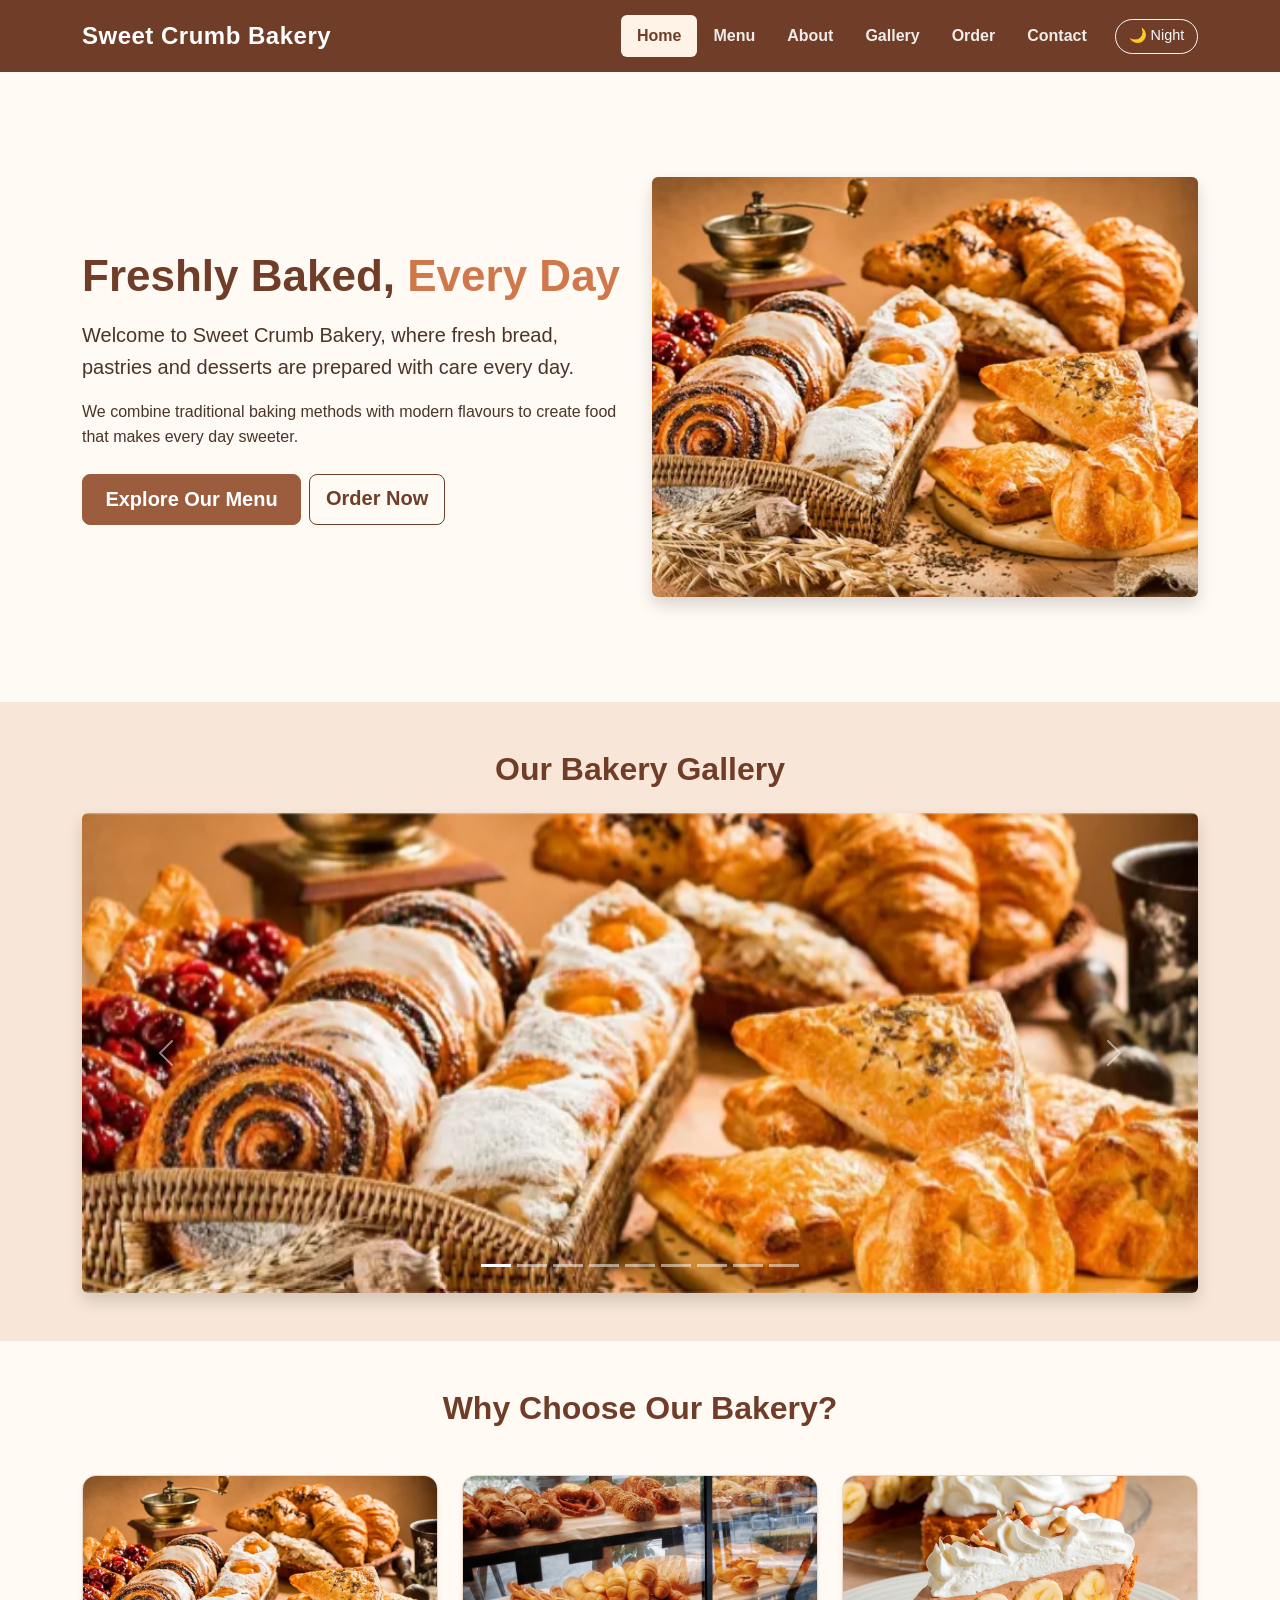
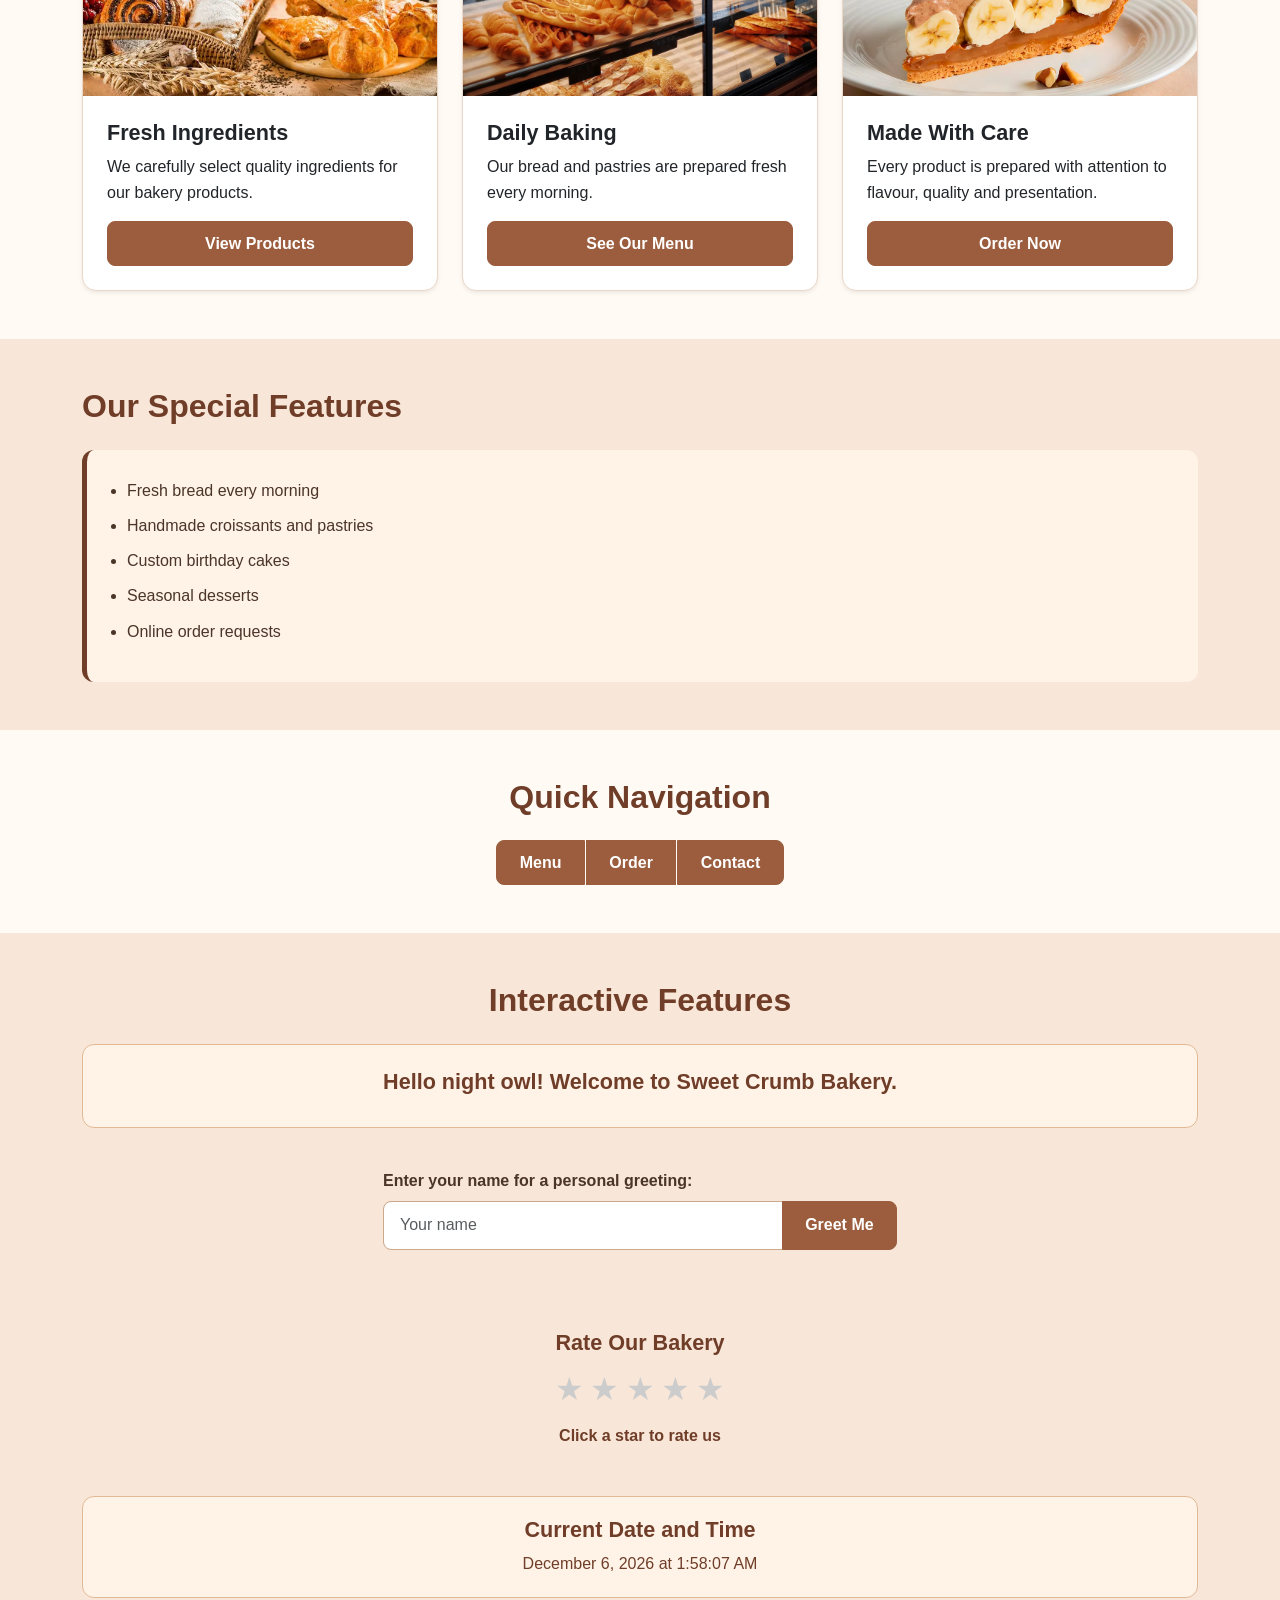
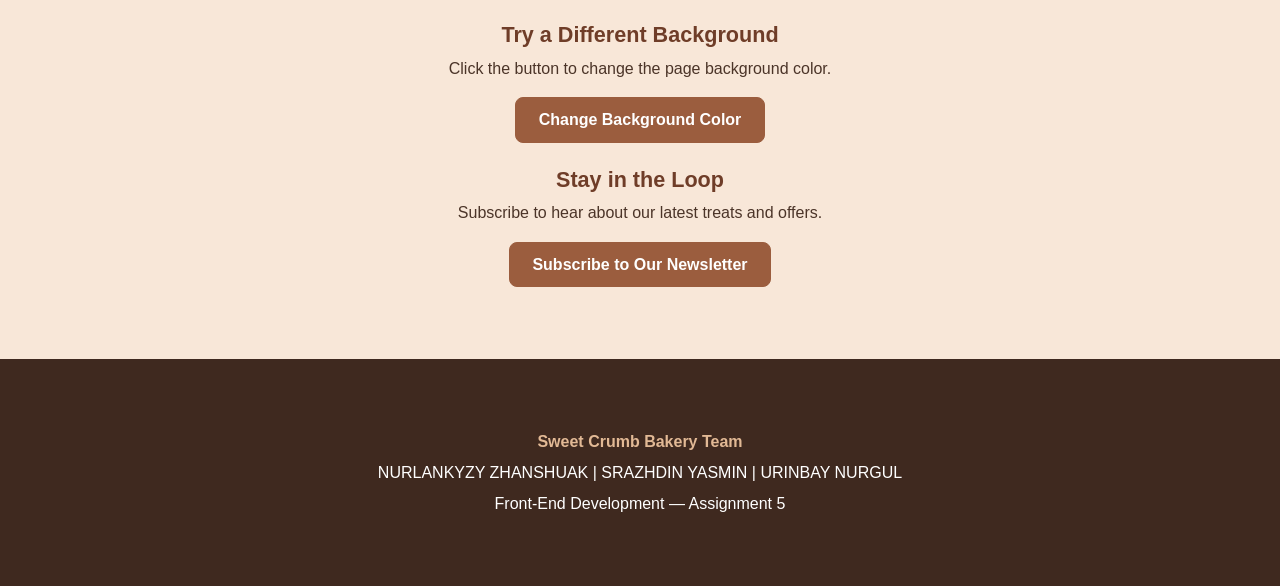
==== commit b3e06572: "Initial commit from unzipped folder" ====
--- a/index.html
+++ b/index.html
@@ -49,6 +49,9 @@
                         </li>
                         <li class="nav-item">
                             <a class="nav-link" href="contact.html">Contact</a>
+                        </li>
+                                            <li class="nav-item d-flex align-items-center">
+                            <button type="button" id="theme-toggle" class="btn btn-outline-light btn-sm">🌙 Night</button>
                         </li>
                     </ul>
                 </div>
@@ -227,7 +230,117 @@
             </div>
         </section>
 
-    </main>
+        
+<!-- JavaScript Interactive Features -->
+<section class="section py-5 bg-light-section">
+    <div class="container">
+        <h2 class="text-center mb-4">Interactive Features</h2>
+
+        <!-- Time-based Greeting -->
+        <div class="greeting-box text-center mb-4">
+            <h3 id="time-greeting">Welcome to Sweet Crumb Bakery</h3>
+        </div>
+
+        <!-- Personalized Greeting -->
+        <div class="row justify-content-center mb-5">
+            <div class="col-md-6">
+                <form id="name-greeting-form" class="p-3">
+                    <label for="user-name-input" class="form-label fw-bold">Enter your name for a personal greeting:</label>
+                    <div class="input-group">
+                        <input type="text" id="user-name-input" class="form-control" placeholder="Your name" minlength="2" required>
+                        <button type="submit" class="btn btn-primary">Greet Me</button>
+                    </div>
+                    <p id="personal-greeting" class="mt-3 mb-0" aria-live="polite"></p>
+                </form>
+            </div>
+        </div>
+
+        <!-- Star Rating -->
+        <div class="text-center mb-5">
+            <h3>Rate Our Bakery</h3>
+            <div class="rating-stars justify-content-center" role="radiogroup" aria-label="Bakery rating">
+                <span class="rating-star" role="radio" aria-checked="false" tabindex="0" data-value="1">★</span>
+                <span class="rating-star" role="radio" aria-checked="false" tabindex="0" data-value="2">★</span>
+                <span class="rating-star" role="radio" aria-checked="false" tabindex="0" data-value="3">★</span>
+                <span class="rating-star" role="radio" aria-checked="false" tabindex="0" data-value="4">★</span>
+                <span class="rating-star" role="radio" aria-checked="false" tabindex="0" data-value="5">★</span>
+            </div>
+            <p id="rating-value" class="mt-2">Click a star to rate us</p>
+        </div>
+
+        <!-- Current Date and Time -->
+        <div class="date-time-box my-4 text-center">
+            <h3>Current Date and Time</h3>
+            <p id="date-time" class="mb-0" aria-live="polite">Loading date and time...</p>
+        </div>
+
+        <!-- Background Color Changer -->
+        <div class="text-center my-4">
+            <h3>Try a Different Background</h3>
+            <p>Click the button to change the page background color.</p>
+            <button type="button" id="color-change-btn" class="btn btn-primary">
+                Change Background Color
+            </button>
+        </div>
+
+        <!-- Newsletter Popup Trigger -->
+        <div class="text-center my-4">
+            <h3>Stay in the Loop</h3>
+            <p>Subscribe to hear about our latest treats and offers.</p>
+            <button type="button" id="open-popup-btn" class="btn btn-primary">
+                Subscribe to Our Newsletter
+            </button>
+        </div>
+    </div>
+</section>
+</main>
+
+    
+<!-- Newsletter Popup -->
+<div id="contact-popup" class="contact-popup"
+     aria-hidden="true">
+
+    <div class="popup-content"
+         role="dialog"
+         aria-modal="true"
+         aria-labelledby="popup-title">
+
+        <button type="button"
+                id="close-popup-btn"
+                class="popup-close"
+                aria-label="Close newsletter popup">
+            &times;
+        </button>
+
+        <h2 id="popup-title">Join Our Sweet Community!</h2>
+
+        <p>Subscribe for bakery news, new treats, and special offers.</p>
+
+        <form id="popup-contact-form">
+            <div class="mb-3">
+                <label for="popup-email" class="form-label">
+                    Email Address
+                </label>
+                <input type="email"
+                       id="popup-email"
+                       class="form-control"
+                       placeholder="you@example.com"
+                       required>
+            </div>
+
+            <button type="submit" class="btn btn-primary">
+                Subscribe
+            </button>
+
+            <p id="popup-success"
+               class="mt-3 mb-0"
+               role="status"
+               hidden>
+                Thank you for subscribing!
+            </p>
+        </form>
+    </div>
+</div>
 
     <!-- ==================== FOOTER ==================== -->
     <footer>
@@ -238,11 +351,14 @@
                 SRAZHDIN YASMIN |
                 URINBAY NURGUL
             </p>
-            <p>Front-End Development — Midterm Project</p>
+            <p>Front-End Development — Assignment 5</p>
         </div>
     </footer>
 
     <!-- Bootstrap JS -->
-    <script src="https://cdn.jsdelivr.net/npm/bootstrap@5.3.3/dist/js/bootstrap.bundle.min.js"></script>
+    
+<script src="https://cdn.jsdelivr.net/npm/bootstrap@5.3.3/dist/js/bootstrap.bundle.min.js"></script>
+<script src="js/script.js"></script>
+
 </body>
 </html>
--- a/css/style.css
+++ b/css/style.css
@@ -464,4 +464,284 @@
     .btn-group .btn {
         border-radius: 8px !important;
     }
-}+}
+/* ================================
+   JAVASCRIPT FEATURES
+   ================================ */
+
+/* Date and time */
+.date-time-box {
+    background-color: #fff3e8;
+    border: 1px solid #e2b995;
+    border-radius: 12px;
+    padding: 1.25rem;
+    color: #6f3d28;
+}
+
+/* Popup overlay */
+.contact-popup {
+    display: none;
+    position: fixed;
+    inset: 0;
+    z-index: 2000;
+    background-color: rgba(30, 20, 15, 0.65);
+    padding: 1rem;
+    align-items: center;
+    justify-content: center;
+    overflow-y: auto;
+}
+
+.contact-popup.show {
+    display: flex;
+}
+
+/* Popup content */
+.popup-content {
+    position: relative;
+    width: 100%;
+    max-width: 500px;
+    padding: 2rem;
+    background-color: #fffaf4;
+    border: 1px solid #e2b995;
+    border-radius: 14px;
+    box-shadow: 0 12px 30px rgba(0, 0, 0, 0.2);
+}
+
+/* Popup close button */
+.popup-close {
+    position: absolute;
+    top: 0.5rem;
+    right: 0.75rem;
+    border: none;
+    background: transparent;
+    color: #6f3d28;
+    font-size: 2rem;
+    line-height: 1;
+    cursor: pointer;
+}
+
+/* FAQ accordion */
+.faq-answer {
+    max-height: 0;
+    overflow: hidden;
+    opacity: 0;
+    transition: max-height 0.35s ease, opacity 0.35s ease,
+                padding 0.35s ease;
+    padding-top: 0;
+    padding-bottom: 0;
+}
+
+.faq-answer.open {
+    max-height: 300px;
+    opacity: 1;
+    padding-top: 0.75rem;
+    padding-bottom: 0.75rem;
+}
+
+/* Validation feedback */
+.validation-message {
+    color: #b02a37;
+    font-size: 0.9rem;
+    margin-top: 0.35rem;
+}
+
+.form-control.is-invalid,
+.form-select.is-invalid {
+    border-color: #b02a37;
+}
+
+/* Mobile adjustments */
+@media (max-width: 576px) {
+    .popup-content {
+        padding: 1.5rem;
+    }
+}
+
+/* Respect reduced-motion preferences */
+@media (prefers-reduced-motion: reduce) {
+    .faq-answer {
+        transition: none;
+    }
+}
+
+.faq-answer[hidden] {
+    display: none;
+}
+
+
+/* =========================================
+   ASSIGNMENT 5 - NEW FEATURES
+   ========================================= */
+
+/* Dark Theme */
+body.dark-theme {
+    background-color: #2c211c;
+    color: #f5e6d8;
+}
+
+body.dark-theme h1,
+body.dark-theme h2,
+body.dark-theme h3 {
+    color: #e2b995;
+}
+
+body.dark-theme .bg-light-section {
+    background-color: #3a2d26;
+}
+
+body.dark-theme .bakery-card,
+body.dark-theme .order-info-item,
+body.dark-theme .popup-content,
+body.dark-theme .date-time-box {
+    background-color: #3f322b;
+    border-color: #5a463c;
+    color: #f5e6d8;
+}
+
+body.dark-theme .list-box {
+    background-color: #3f322b;
+    border-left-color: #d0784c;
+}
+
+body.dark-theme .team-box {
+    background-color: #3a2d26;
+}
+
+body.dark-theme #order-form,
+body.dark-theme #contact-form {
+    background-color: #3f322b;
+    border-color: #5a463c;
+}
+
+body.dark-theme .form-control,
+body.dark-theme .form-select {
+    background-color: #2c211c;
+    border-color: #5a463c;
+    color: #f5e6d8;
+}
+
+body.dark-theme .table {
+    background-color: #3f322b;
+    color: #f5e6d8;
+}
+
+body.dark-theme .table-striped > tbody > tr:nth-of-type(odd) > * {
+    background-color: #3a2d26;
+    color: #f5e6d8;
+}
+
+body.dark-theme footer {
+    background-color: #1a1410;
+}
+
+/* Theme toggle button */
+#theme-toggle {
+    margin-left: 0.75rem;
+    font-size: 0.9rem;
+    padding: 0.35rem 0.8rem;
+    border-radius: 20px;
+    white-space: nowrap;
+}
+
+/* Star Rating */
+.rating-stars {
+    display: flex;
+    gap: 0.4rem;
+    font-size: 2rem;
+    cursor: pointer;
+    user-select: none;
+}
+
+.rating-star {
+    color: #ccc;
+    transition: color 0.2s ease, transform 0.2s ease;
+    cursor: pointer;
+}
+
+.rating-star.selected,
+.rating-star:hover {
+    color: #d0784c;
+}
+
+#rating-value {
+    font-weight: 600;
+    color: #6f3d28;
+    margin-top: 0.5rem;
+}
+
+body.dark-theme #rating-value {
+    color: #e2b995;
+}
+
+/* Product filter buttons */
+.filter-buttons {
+    display: flex;
+    flex-wrap: wrap;
+    gap: 0.5rem;
+    justify-content: center;
+    margin-bottom: 2rem;
+}
+
+.filter-buttons .btn.active {
+    background-color: #6f3d28 !important;
+    border-color: #6f3d28 !important;
+    color: #fff !important;
+}
+
+/* Availability badges */
+.badge.available {
+    background-color: #28a745;
+    color: #fff;
+    width: fit-content;
+}
+
+.badge.unavailable {
+    background-color: #6c757d;
+    color: #fff;
+    width: fit-content;
+}
+
+/* Greeting box */
+.greeting-box {
+    background-color: #fff3e8;
+    border: 1px solid #e2b995;
+    border-radius: 12px;
+    padding: 1.5rem;
+    margin-bottom: 1.5rem;
+}
+
+body.dark-theme .greeting-box {
+    background-color: #3f322b;
+    border-color: #5a463c;
+}
+
+/* Read more content */
+#extra-content {
+    display: none;
+    margin-top: 1rem;
+}
+
+/* Animation helpers */
+.bakery-card,
+.order-info-item,
+.rating-star {
+    transition: transform 0.3s ease, box-shadow 0.3s ease, color 0.2s ease;
+}
+
+/* Focus styles for keyboard navigation */
+.navbar-nav .nav-link:focus {
+    outline: 2px solid #d0784c;
+    outline-offset: 2px;
+}
+
+/* Responsive adjustments for new features */
+@media (max-width: 576px) {
+    .rating-stars {
+        font-size: 1.6rem;
+    }
+
+    .filter-buttons {
+        flex-direction: column;
+        align-items: stretch;
+    }
+}
